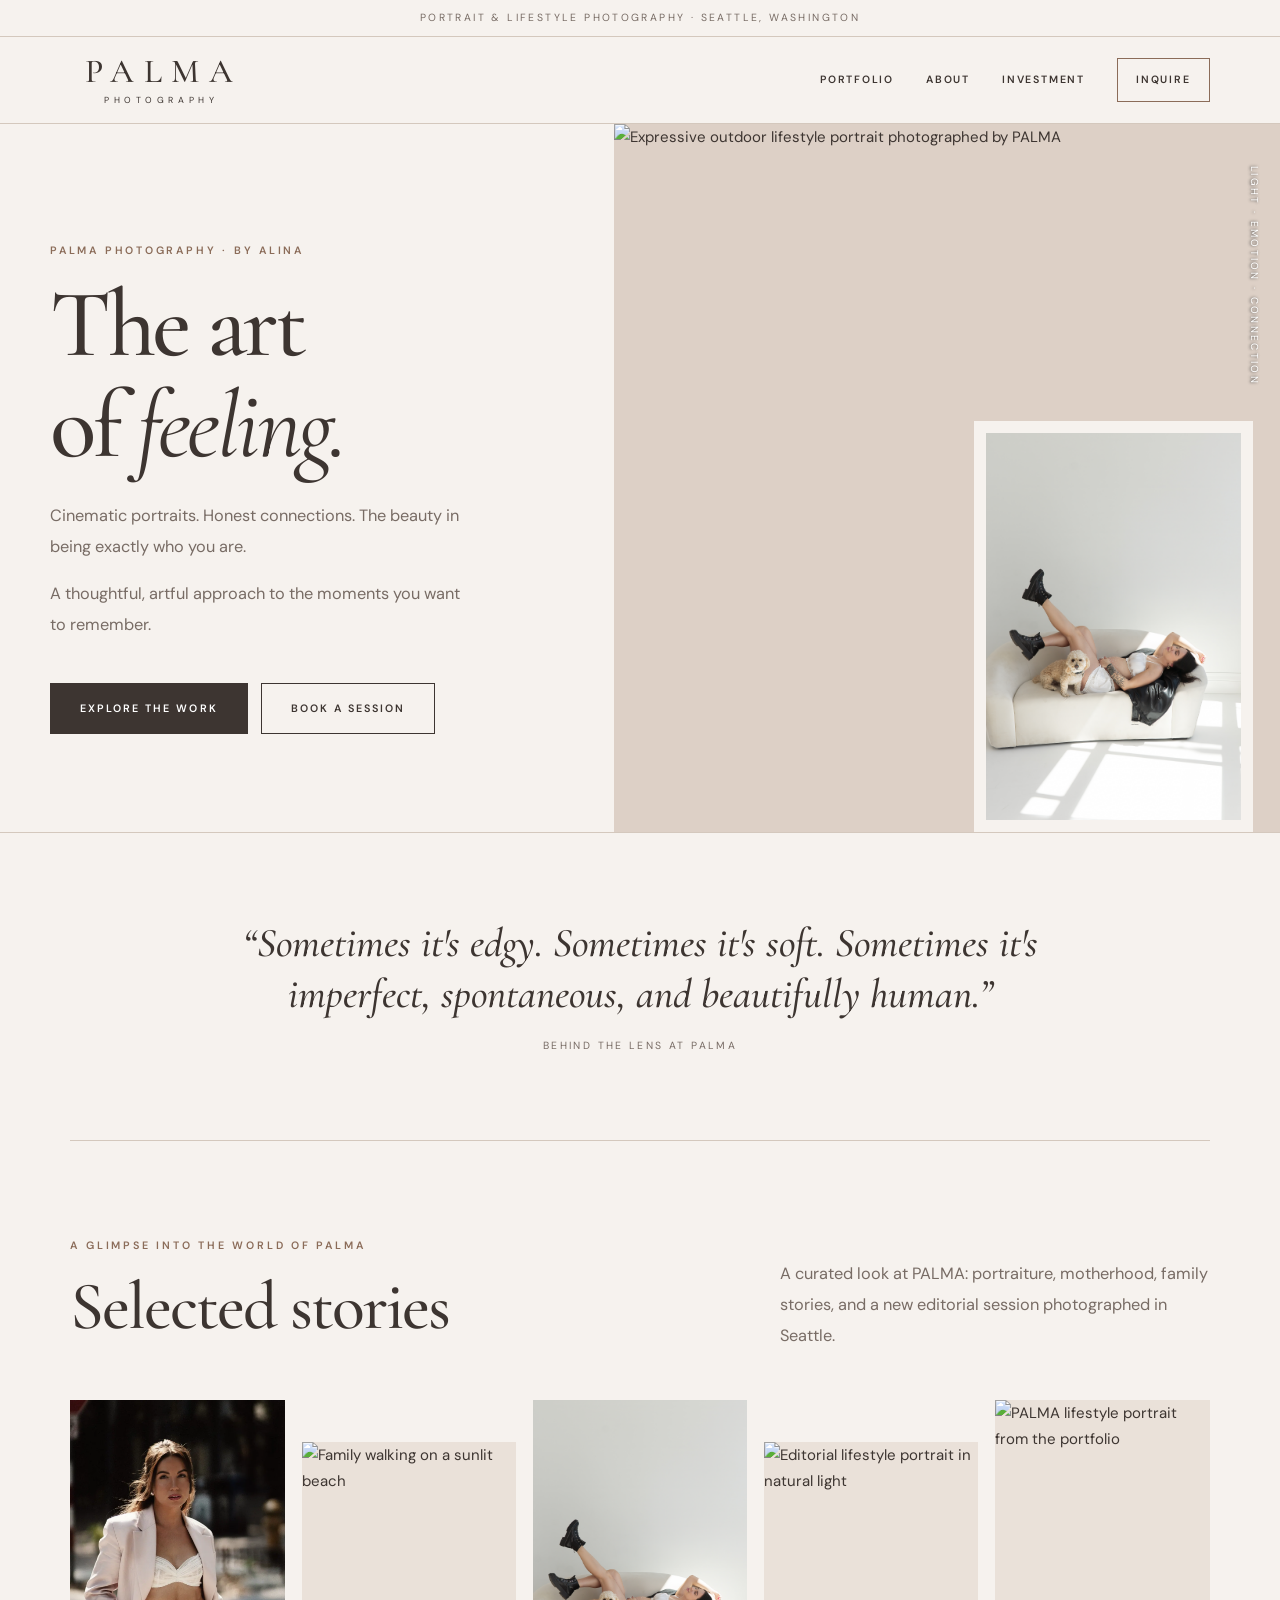
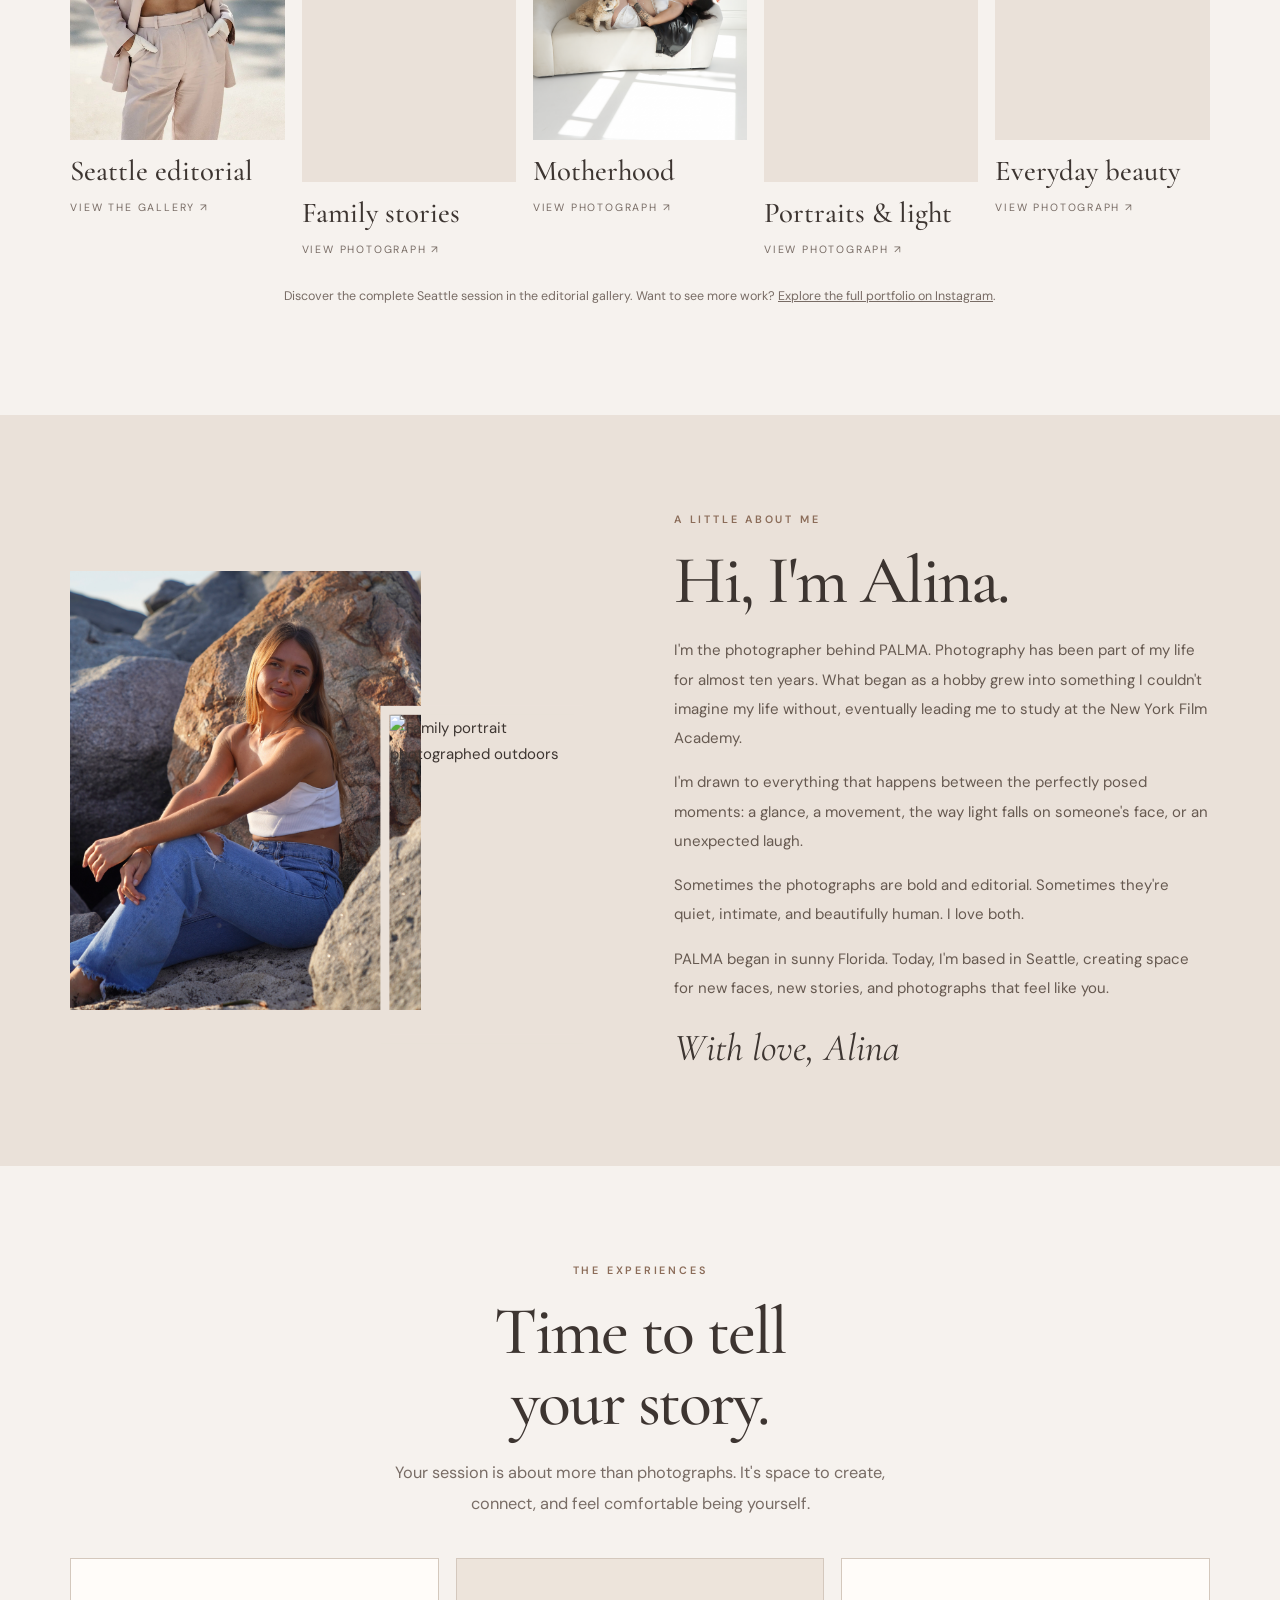
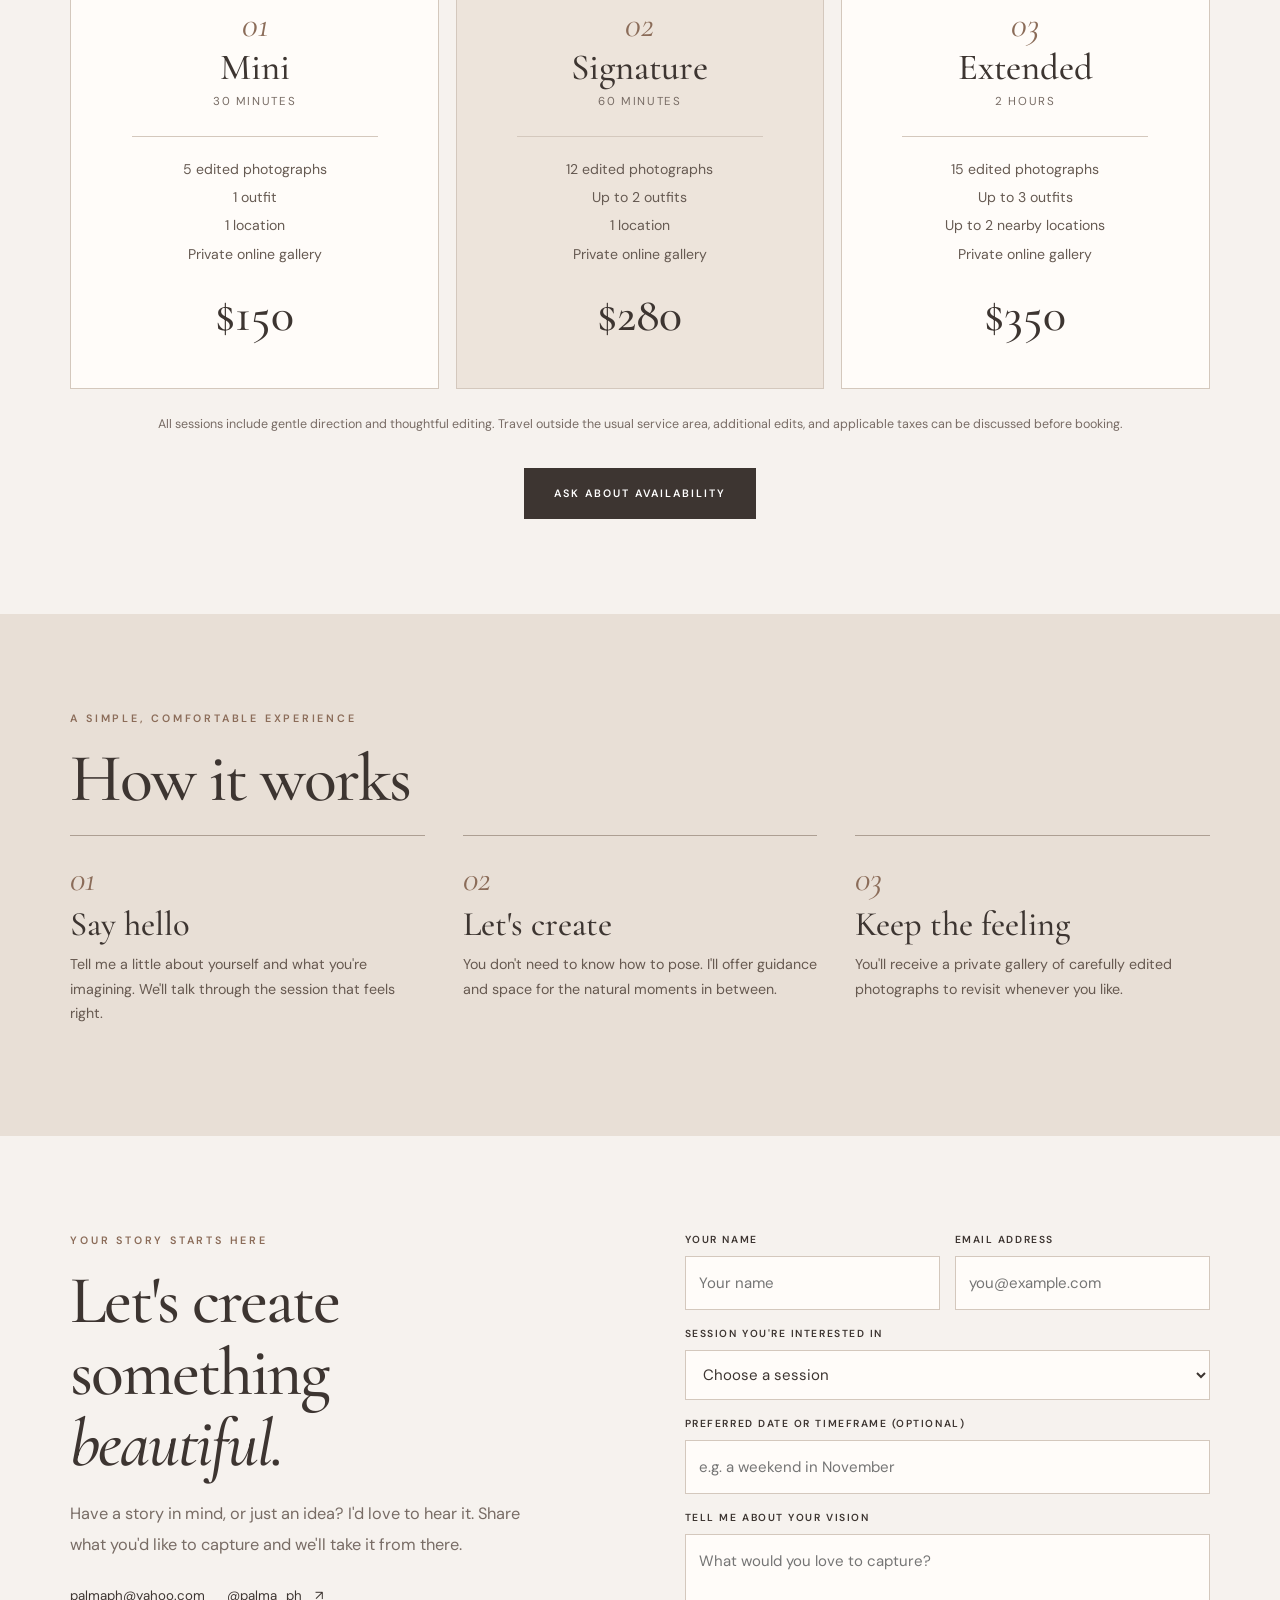
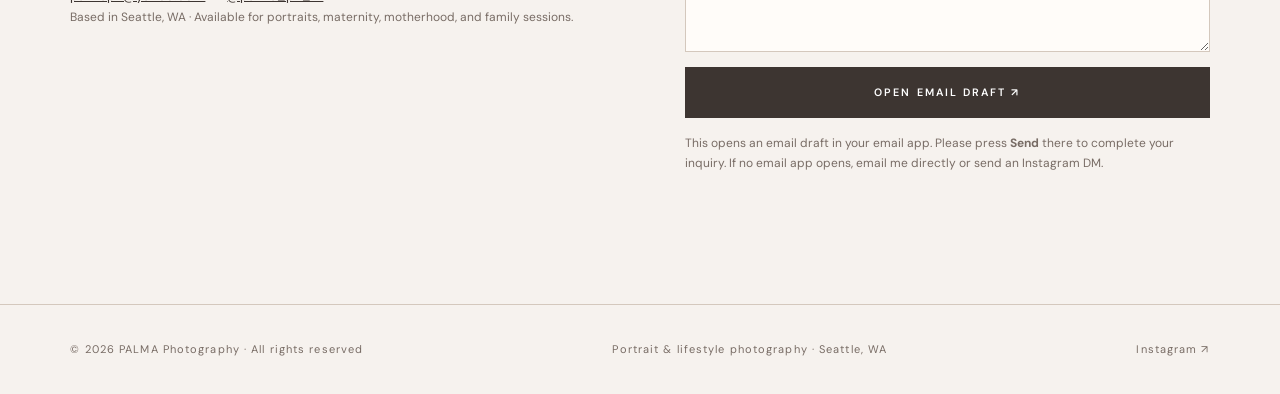
==== index.html @ 228da066 "Update index.html" ====
<!DOCTYPE html>
<!-- PALMA_REPAIR_VERSION_2026-10-25: Seattle card cover embedded; user homepage otherwise preserved -->

<html lang="en">
<head>
<meta charset="utf-8"/>
<meta content="width=device-width, initial-scale=1" name="viewport"/>
<meta content="#f6f2ee" name="theme-color"/>
<title>PALMA Photography | Seattle Portrait &amp; Lifestyle Photographer</title>
<meta content="PALMA Photography creates cinematic portraits, motherhood, and family stories in Seattle, Washington. Explore the portfolio and book a thoughtfully guided session starting at $150." name="description"/>
<link href="https://www.palma.photography/" rel="canonical"/>





<link href="PalmaLogoSeattle.png" rel="icon" type="image/png"/>
<link href="https://fonts.googleapis.com" rel="preconnect"/>
<link crossorigin="" href="https://fonts.gstatic.com" rel="preconnect"/>
<link href="https://fonts.googleapis.com/css2?family=Cormorant+Garamond:wght@400;500;600&amp;family=DM+Sans:wght@400;500;600&amp;display=swap" rel="stylesheet"/>
<style>
    :root{--paper:#f6f2ee;--paper-deep:#eae1d9;--card:#fffcf9;--ink:#3d3531;--muted:#786c65;--line:#d4c8bd;--accent:#8b6c59;--focus:#754834;--serif:'Cormorant Garamond',Georgia,serif;--sans:'DM Sans',Arial,sans-serif}
    *{box-sizing:border-box} html{scroll-behavior:smooth} body{margin:0;background:var(--paper);color:var(--ink);font-family:var(--sans);font-size:15px;line-height:1.75;-webkit-font-smoothing:antialiased}
    img{display:block;width:100%} a{color:inherit} a:hover{color:var(--accent)} button,input,select,textarea{font:inherit} :focus-visible{outline:3px solid var(--focus);outline-offset:3px} ::selection{background:#dac4b2;color:#2b211c}
    .skip{position:absolute;left:-10000px;top:auto;background:#fff;padding:.7rem 1rem;z-index:100}.skip:focus{left:1rem;top:1rem}
    .topline{font-size:.65rem;letter-spacing:.23em;text-transform:uppercase;text-align:center;padding:9px 18px;border-bottom:1px solid var(--line);color:var(--muted)}
    .site-header{max-width:1400px;padding:18px 5.5%;margin:auto;display:flex;align-items:center;gap:32px;justify-content:space-between}
    .brand{text-align:center;text-decoration:none;display:inline-flex;align-items:center;flex-direction:column;line-height:1;min-width:177px}
    .brand-main{font-family:var(--serif);font-size:2.1rem;letter-spacing:.28em;padding-left:.28em;font-weight:500}.brand-sub{font-size:.55rem;letter-spacing:.52em;padding-left:.52em;margin-top:7px;text-transform:uppercase}
    .nav{display:flex;justify-content:center;gap:clamp(16px,2.5vw,38px);align-items:center;flex-wrap:wrap}
    .nav a{text-decoration:none;text-transform:uppercase;letter-spacing:.17em;font-size:.66rem;font-weight:600;white-space:nowrap}
    .nav .nav-cta{border:1px solid var(--accent);padding:12px 18px;transition:background .2s,color .2s}.nav .nav-cta:hover{background:var(--accent);color:white}
    .container{width:min(1180px,89%);margin-inline:auto}.section{padding:95px 0}.eyebrow{text-transform:uppercase;letter-spacing:.26em;color:var(--accent);font-size:.67rem;font-weight:600;margin:0 0 16px}
    h1,h2,h3,p{margin-top:0} h1,h2,h3{font-family:var(--serif);font-weight:500;line-height:1.05} h1{font-size:clamp(4rem,7.5vw,8rem);letter-spacing:-.035em;margin-bottom:24px} h2{font-size:clamp(3.2rem,5.3vw,5.9rem);letter-spacing:-.03em;margin-bottom:20px} h3{font-size:clamp(2.1rem,3vw,3rem)}
    .lead{font-size:1.02rem;line-height:1.9;color:var(--muted);max-width:540px}.btn{display:inline-flex;justify-content:center;align-items:center;min-height:51px;padding:15px 29px;text-decoration:none;text-align:center;text-transform:uppercase;letter-spacing:.19em;font-size:.67rem;font-weight:600;border:1px solid var(--ink);background:var(--ink);color:#fff;transition:background .2s,color .2s,border-color .2s;cursor:pointer}
    .btn:hover{background:var(--accent);border-color:var(--accent);color:#fff}.btn.outline{background:transparent;color:var(--ink)}.btn.outline:hover{background:var(--ink);color:white}.text-link{display:inline-block;text-transform:uppercase;text-decoration:none;letter-spacing:.2em;font-size:.68rem;font-weight:600;border-bottom:1px solid var(--accent);padding-bottom:5px}
    .hero{min-height:710px;border-top:1px solid var(--line);border-bottom:1px solid var(--line);display:grid;grid-template-columns:48% 52%;overflow:hidden}
    .hero-content{padding:clamp(50px,7.5vw,120px) 8% clamp(60px,6vw,110px) max(7%,calc((100vw - 1180px)/2));display:flex;flex-direction:column;justify-content:center;align-items:flex-start}
    .hero h1 em{font-style:italic;font-weight:400}.hero .lead{max-width:420px}.hero-actions{display:flex;flex-wrap:wrap;gap:13px;margin-top:25px}
    .hero-images{position:relative;min-height:670px;background:#ddd0c6}.hero-image-main{position:absolute;inset:0 21% 0 0;object-fit:cover;object-position:center}.hero-image-secondary{position:absolute;width:42%;height:58%;right:4%;bottom:0;object-fit:cover;object-position:center;border:12px solid var(--paper)}
    .vertical-label{position:absolute;right:2.5%;top:6%;writing-mode:vertical-rl;letter-spacing:.23em;font-size:.63rem;text-transform:uppercase;color:#fff;text-shadow:0 1px 3px #333}
    .divider-quote{padding:85px 0;text-align:center;border-bottom:1px solid var(--line)}.divider-quote p{font:italic 500 clamp(1.9rem,3.2vw,3.3rem)/1.25 var(--serif);max-width:860px;margin:0 auto}.divider-quote span{display:block;margin-top:17px;font-size:.65rem;letter-spacing:.23em;text-transform:uppercase;color:var(--muted)}
    .section-heading{display:flex;align-items:end;justify-content:space-between;gap:30px;margin-bottom:38px}.section-heading p:last-child{margin-bottom:10px}.section-heading .lead{max-width:430px}
    .gallery{display:grid;grid-template-columns:repeat(5,minmax(0,1fr));gap:17px}.photo-card{min-width:0}.photo-card:nth-child(even){padding-top:42px}.photo-card a{display:block;text-decoration:none}.photo-card .photo{height:340px;object-fit:cover;transition:transform .35s}.photo-frame{overflow:hidden;background:var(--paper-deep)}.photo-card a:hover .photo{transform:scale(1.025)}.photo-card h3{font:500 1.8rem/1.1 var(--serif);margin:15px 0 6px}.photo-card small{font-size:.66rem;letter-spacing:.17em;text-transform:uppercase;color:var(--muted)}
    .about{background:var(--paper-deep)}.about-grid{display:grid;grid-template-columns:44% 1fr;gap:min(8vw,105px);align-items:center}.about-photos{display:grid;grid-template-columns:70% 30%;align-items:end}.about-photos img:first-child{aspect-ratio:4/5;object-fit:cover}.about-photos img:last-child{aspect-ratio:3/5;object-fit:cover;border:9px solid var(--paper-deep);transform:translate(-20%,10%);width:135%}.about .copy{max-width:550px}.about .copy p:not(.eyebrow){color:#665950;line-height:1.95}.about .signature{font:italic 2.4rem var(--serif);margin-top:22px}
    .offers-intro{max-width:670px;margin:0 auto 38px;text-align:center}.offers-intro .lead{margin:auto}.pricing{display:grid;grid-template-columns:repeat(3,1fr);gap:17px}.package{border:1px solid var(--line);padding:44px clamp(20px,3vw,40px);background:var(--card);display:flex;flex-direction:column;text-align:center;align-items:center;min-height:405px}.package:nth-child(2){background:#ede4db}.package-number{font:italic 2.25rem var(--serif);color:var(--accent)}.package h3{margin:3px 0 4px;font-size:2.3rem}.package .time{font-size:.72rem;letter-spacing:.14em;text-transform:uppercase;color:var(--muted)}.package hr{border:0;border-top:1px solid var(--line);width:85%;margin:24px 0 18px}.package ul{list-style:none;margin:0 auto 18px;padding:0;color:#665a52;font-size:.88rem;line-height:2}.package .price{margin-top:auto;font:500 3rem var(--serif)}.package-note{text-align:center;color:var(--muted);font-size:.78rem;margin-top:25px}
    .process{background:#e8dfd6}.process-grid{display:grid;grid-template-columns:repeat(3,1fr);gap:38px}.process-step{border-top:1px solid #ad9f93;padding-top:21px}.process-step .num{color:var(--accent);font:italic 2.2rem var(--serif)}.process-step h3{font-size:2.15rem;margin:6px 0 10px}.process-step p{color:#665950;font-size:.89rem}
    .contact{display:grid;grid-template-columns:1fr 1fr;gap:clamp(35px,7vw,100px)}.contact .lead{max-width:450px}.contact-links{display:flex;flex-wrap:wrap;column-gap:22px;row-gap:10px;margin-top:23px}.contact-links a{font-size:.83rem}.fine-print{font-size:.75rem;color:var(--muted);line-height:1.7}
    .inquiry-form{display:grid;grid-template-columns:1fr 1fr;gap:15px}.field{display:flex;flex-direction:column;gap:7px}.field.full{grid-column:1/-1}.field label{font-size:.64rem;text-transform:uppercase;letter-spacing:.15em;font-weight:600}.field input,.field select,.field textarea{width:100%;background:#fffcf9;border:1px solid var(--line);border-radius:0;padding:13px;color:var(--ink);outline-offset:3px}.field textarea{min-height:118px;resize:vertical}.inquiry-form .btn{grid-column:1/-1;width:100%}.inquiry-form .fine-print{grid-column:1/-1;margin:0}.form-status{grid-column:1/-1;margin:0;color:var(--accent);font-size:.8rem;min-height:20px}
    footer{border-top:1px solid var(--line);padding:35px max(5.5%,calc((100vw - 1180px)/2));display:flex;justify-content:space-between;align-items:center;gap:20px;flex-wrap:wrap;font-size:.69rem;color:var(--muted);letter-spacing:.1em}footer a{text-decoration:none}
    @media(max-width:1000px){.site-header{flex-direction:column;gap:20px}.hero{min-height:auto}.hero-content{padding-left:9%}.hero-images{min-height:580px}.gallery{grid-template-columns:repeat(3,minmax(0,1fr))}.photo-card .photo{height:385px}.about-grid{gap:50px}}
    @media(max-width:700px){.topline{font-size:.57rem}.site-header{padding:22px 5%}.brand-main{font-size:1.8rem}.nav{gap:13px}.nav a{font-size:.58rem}.nav .nav-cta{padding:9px 12px}.hero{grid-template-columns:1fr}.hero-content{padding:68px 7% 55px}.hero h1{font-size:4.7rem}.hero-images{min-height:480px}.hero-image-main{inset:0 18% 0 0}.hero-image-secondary{width:40%;border-width:7px}.container{width:89%}.section{padding:68px 0}.section-heading{display:block}.gallery{grid-template-columns:repeat(2,minmax(0,1fr));gap:13px}.photo-card .photo{height:320px}.photo-card:nth-child(even){padding-top:26px}.photo-card h3{font-size:1.5rem}.about-grid,.contact{grid-template-columns:1fr}.about-photos{max-width:490px;margin:auto}.pricing{grid-template-columns:1fr}.package{min-height:0}.process-grid{grid-template-columns:1fr;gap:16px}.inquiry-form{grid-template-columns:1fr}.field{grid-column:1/-1}.divider-quote{padding:65px 0} footer{text-align:center;justify-content:center}}
    @media(max-width:400px){.nav{gap:9px}.nav a{font-size:.52rem}.hero h1{font-size:4.1rem}.photo-card .photo{height:245px}.photo-card h3{font-size:1.3rem}}
    @media(prefers-reduced-motion:reduce){html{scroll-behavior:auto}*,*:before,*:after{transition:none!important;animation:none!important}}
  </style>
<script type="application/ld+json">
  {"@context":"https://schema.org","@type":"ProfessionalService","name":"PALMA Photography","url":"https://www.palma.photography/","email":"palmaph@yahoo.com","image":"https://www.palma.photography/DSC00891-Edit.jpg","description":"Editorial portrait, maternity, and family lifestyle photography in Seattle, Washington.","areaServed":{"@type":"City","name":"Seattle"},"priceRange":"$150–$350","sameAs":["https://www.instagram.com/palma_ph_/"]}
  </script>
<meta content="website" property="og:type"/><meta content="PALMA Photography" property="og:site_name"/><meta content="PALMA Photography" property="og:title"/><meta content="Portrait and lifestyle photography in Seattle, Washington. Explore editorial portraits, motherhood and family stories by PALMA Photography." property="og:description"/><meta content="https://www.palma.photography/" property="og:url"/><meta content="https://www.palma.photography/PalmaLogoSeattle.png?v=20261025" property="og:image"/><meta content="https://www.palma.photography/PalmaLogoSeattle.png?v=20261025" property="og:image:secure_url"/><meta content="image/png" property="og:image:type"/><meta content="PALMA Photography official orange logo" property="og:image:alt"/><meta content="en_US" property="og:locale"/><meta content="summary" name="twitter:card"/><meta content="PALMA Photography" name="twitter:title"/><meta content="Portrait and lifestyle photography in Seattle, Washington. Explore editorial portraits, motherhood and family stories by PALMA Photography." name="twitter:description"/><meta content="https://www.palma.photography/PalmaLogoSeattle.png?v=20261025" name="twitter:image"/><meta content="PALMA Photography logo" name="twitter:image:alt"/></head>
<body>
<a class="skip" href="#main">Skip to content</a>
<div class="topline">Portrait &amp; lifestyle photography · Seattle, Washington</div>
<header class="site-header">
<a aria-label="PALMA Photography home" class="brand" href="#top"><span class="brand-main">PALMA</span><span class="brand-sub">Photography</span></a>
<nav aria-label="Main navigation" class="nav"><a href="#portfolio">Portfolio</a><a href="#about">About</a><a href="#investment">Investment</a><a class="nav-cta" href="#contact">Inquire</a></nav>
</header>
<main id="main">
<section aria-labelledby="hero-heading" class="hero" id="top">
<div class="hero-content"><p class="eyebrow">PALMA Photography · by Alina</p><h1 id="hero-heading">The art<br/>of <em>feeling.</em></h1><p class="lead">Cinematic portraits. Honest connections. The beauty in being exactly who you are.</p><p class="lead">A thoughtful, artful approach to the moments you want to remember.</p><div class="hero-actions"><a class="btn" href="#portfolio">Explore the work</a><a class="btn outline" href="#contact">Book a session</a></div></div>
<div aria-label="Selected PALMA photographs" class="hero-images"><img alt="Expressive outdoor lifestyle portrait photographed by PALMA" class="hero-image-main" fetchpriority="high" src="22.49.36.png"/><img alt="Quiet newborn and motherhood portrait" class="hero-image-secondary" fetchpriority="high" src="DSC00817-Edit-2.jpg"/><span class="vertical-label">Light · Emotion · Connection</span></div>
</section>
<div class="divider-quote container"><p>“Sometimes it's edgy. Sometimes it's soft. Sometimes it's imperfect, spontaneous, and beautifully human.”</p><span>Behind the lens at PALMA</span></div>
<section class="section" id="portfolio"><div class="container">
<div class="section-heading"><div><p class="eyebrow">A glimpse into the world of PALMA</p><h2>Selected stories</h2></div><p class="lead">A curated look at PALMA: portraiture, motherhood, family stories, and a new editorial session photographed in Seattle.</p></div>
<div class="gallery">
<article class="photo-card"><a aria-label="Explore the complete Seattle editorial portrait gallery" href="seattle-editorial.html"><div class="photo-frame"><img alt="Sunlit editorial portrait in a pale pink suit on a Seattle street" class="photo" loading="lazy" src="[data-uri]"/></div><h3>Seattle editorial</h3><small>View the gallery ↗</small></a></article>
<article class="photo-card"><a aria-label="View family beach portrait full size" href="DSC00891-Edit.jpg" rel="noopener" target="_blank"><div class="photo-frame"><img alt="Family walking on a sunlit beach" class="photo" loading="lazy" src="DSC00891-Edit.jpg"/></div><h3>Family stories</h3><small>View photograph ↗</small></a></article>
<article class="photo-card"><a aria-label="View mother and baby portrait full size" href="DSC00817-Edit-2.jpg" rel="noopener" target="_blank"><div class="photo-frame"><img alt="Mother sharing a tender moment with a baby" class="photo" loading="lazy" src="DSC00817-Edit-2.jpg"/></div><h3>Motherhood</h3><small>View photograph ↗</small></a></article>
<article class="photo-card"><a aria-label="View editorial lifestyle portrait full size" href="22.49.36.png" rel="noopener" target="_blank"><div class="photo-frame"><img alt="Editorial lifestyle portrait in natural light" class="photo" loading="lazy" src="22.49.36.png"/></div><h3>Portraits &amp; light</h3><small>View photograph ↗</small></a></article>
<article class="photo-card"><a aria-label="View personal lifestyle portrait full size" href="Screenshot%202025-10-28%20at%2023.36.51.png" rel="noopener" target="_blank"><div class="photo-frame"><img alt="PALMA lifestyle portrait from the portfolio" class="photo" loading="lazy" src="Screenshot%202025-10-28%20at%2023.36.51.png"/></div><h3>Everyday beauty</h3><small>View photograph ↗</small></a></article>
</div><p class="package-note">Discover the complete Seattle session in the editorial gallery. Want to see more work? <a href="https://www.instagram.com/palma_ph_/" rel="noopener" target="_blank">Explore the full portfolio on Instagram</a>.</p>
</div></section>
<section class="section about" id="about"><div class="container about-grid"><div class="about-photos"><img alt="Tender mother and child photograph" loading="lazy" src="about.jpg"/><img alt="Family portrait photographed outdoors" loading="lazy" src="DSC00891-Edit.jpg"/></div>
<div class="copy"><p class="eyebrow">A little about me</p><h2>Hi, I'm Alina.</h2><p>I'm the photographer behind PALMA. Photography has been part of my life for almost ten years. What began as a hobby grew into something I couldn't imagine my life without, eventually leading me to study at the New York Film Academy.</p><p>I'm drawn to everything that happens between the perfectly posed moments: a glance, a movement, the way light falls on someone's face, or an unexpected laugh.</p><p>Sometimes the photographs are bold and editorial. Sometimes they're quiet, intimate, and beautifully human. I love both.</p><p>PALMA began in sunny Florida. Today, I'm based in Seattle, creating space for new faces, new stories, and photographs that feel like you.</p><div class="signature">With love, Alina</div></div>
</div></section>
<section class="section" id="investment"><div class="container">
<div class="offers-intro"><p class="eyebrow">The experiences</p><h2>Time to tell<br/>your story.</h2><p class="lead">Your session is about more than photographs. It's space to create, connect, and feel comfortable being yourself.</p></div>
<div class="pricing">
<article class="package"><span class="package-number">01</span><h3>Mini</h3><span class="time">30 minutes</span><hr/><ul><li>5 edited photographs</li><li>1 outfit</li><li>1 location</li><li>Private online gallery</li></ul><strong class="price">$150</strong></article>
<article class="package"><span class="package-number">02</span><h3>Signature</h3><span class="time">60 minutes</span><hr/><ul><li>12 edited photographs</li><li>Up to 2 outfits</li><li>1 location</li><li>Private online gallery</li></ul><strong class="price">$280</strong></article>
<article class="package"><span class="package-number">03</span><h3>Extended</h3><span class="time">2 hours</span><hr/><ul><li>15 edited photographs</li><li>Up to 3 outfits</li><li>Up to 2 nearby locations</li><li>Private online gallery</li></ul><strong class="price">$350</strong></article>
</div><p class="package-note">All sessions include gentle direction and thoughtful editing. Travel outside the usual service area, additional edits, and applicable taxes can be discussed before booking.</p><p style="text-align:center;margin:32px 0 0"><a class="btn" href="#contact">Ask about availability</a></p>
</div></section>
<section class="section process"><div class="container"><p class="eyebrow">A simple, comfortable experience</p><h2>How it works</h2><div class="process-grid"><div class="process-step"><span class="num">01</span><h3>Say hello</h3><p>Tell me a little about yourself and what you're imagining. We'll talk through the session that feels right.</p></div><div class="process-step"><span class="num">02</span><h3>Let's create</h3><p>You don't need to know how to pose. I'll offer guidance and space for the natural moments in between.</p></div><div class="process-step"><span class="num">03</span><h3>Keep the feeling</h3><p>You'll receive a private gallery of carefully edited photographs to revisit whenever you like.</p></div></div></div></section>
<section class="section" id="contact"><div class="container contact"><div><p class="eyebrow">Your story starts here</p><h2>Let's create<br/>something<br/><em>beautiful.</em></h2><p class="lead">Have a story in mind, or just an idea? I'd love to hear it. Share what you'd like to capture and we'll take it from there.</p><div class="contact-links"><a href="mailto:palmaph@yahoo.com">palmaph@yahoo.com</a><a href="https://www.instagram.com/palma_ph_/" rel="noopener" target="_blank">@palma_ph_ ↗</a></div><p class="fine-print">Based in Seattle, WA · Available for portraits, maternity, motherhood, and family sessions.</p></div>
<form action="mailto:palmaph@yahoo.com" class="inquiry-form" enctype="text/plain" id="inquiry-form" method="post">
<div class="field"><label for="client-name">Your name</label><input autocomplete="name" id="client-name" name="name" placeholder="Your name" required=""/></div>
<div class="field"><label for="client-email">Email address</label><input autocomplete="email" id="client-email" name="email" placeholder="you@example.com" required="" type="email"/></div>
<div class="field full"><label for="session">Session you're interested in</label><select id="session" name="session" required=""><option disabled="" selected="" value="">Choose a session</option><option>Mini — 30 minutes ($150)</option><option>Signature — 1 hour ($280)</option><option>Extended — 2 hours ($350)</option><option>Not sure yet</option></select></div>
<div class="field full"><label for="date">Preferred date or timeframe (optional)</label><input id="date" name="date" placeholder="e.g. a weekend in November"/></div>
<div class="field full"><label for="message">Tell me about your vision</label><textarea id="message" name="message" placeholder="What would you love to capture?" required=""></textarea></div>
<button class="btn" type="submit">Open email draft ↗</button><p class="fine-print">This opens an email draft in your email app. Please press <strong>Send</strong> there to complete your inquiry. If no email app opens, email me directly or send an Instagram DM.</p><p aria-live="polite" class="form-status" id="form-status"></p>
</form>
</div></section>
</main>
<footer><span>© 2026 PALMA Photography · All rights reserved</span><span>Portrait &amp; lifestyle photography · Seattle, WA</span><a href="https://www.instagram.com/palma_ph_/" rel="noopener" target="_blank">Instagram ↗</a></footer>
<script>
    // No backend is configured for this static GitHub Pages site. This form only prepares an email draft.
    // If you later choose a form provider, replace this handler with a verified submission integration.
    const form = document.getElementById('inquiry-form');
    form.addEventListener('submit', function(event) {
      event.preventDefault();
      if (!form.reportValidity()) return;
      const read = id => document.getElementById(id).value.trim();
      const name = read('client-name');
      const fields = [
        'Name: ' + name,
        'Email: ' + read('client-email'),
        'Session: ' + read('session'),
        'Preferred date: ' + (read('date') || 'Flexible / not specified'),
        '', 'My vision:', read('message')
      ];
      const subject = 'PALMA photography inquiry — ' + name;
      document.getElementById('form-status').textContent = 'An email draft should open now. Please send it from your email app; the inquiry has not been sent yet.';
      window.location.href = 'mailto:palmaph@yahoo.com?subject=' + encodeURIComponent(subject) + '&body=' + encodeURIComponent(fields.join('\n'));
    });
  </script>
</body>
</html>
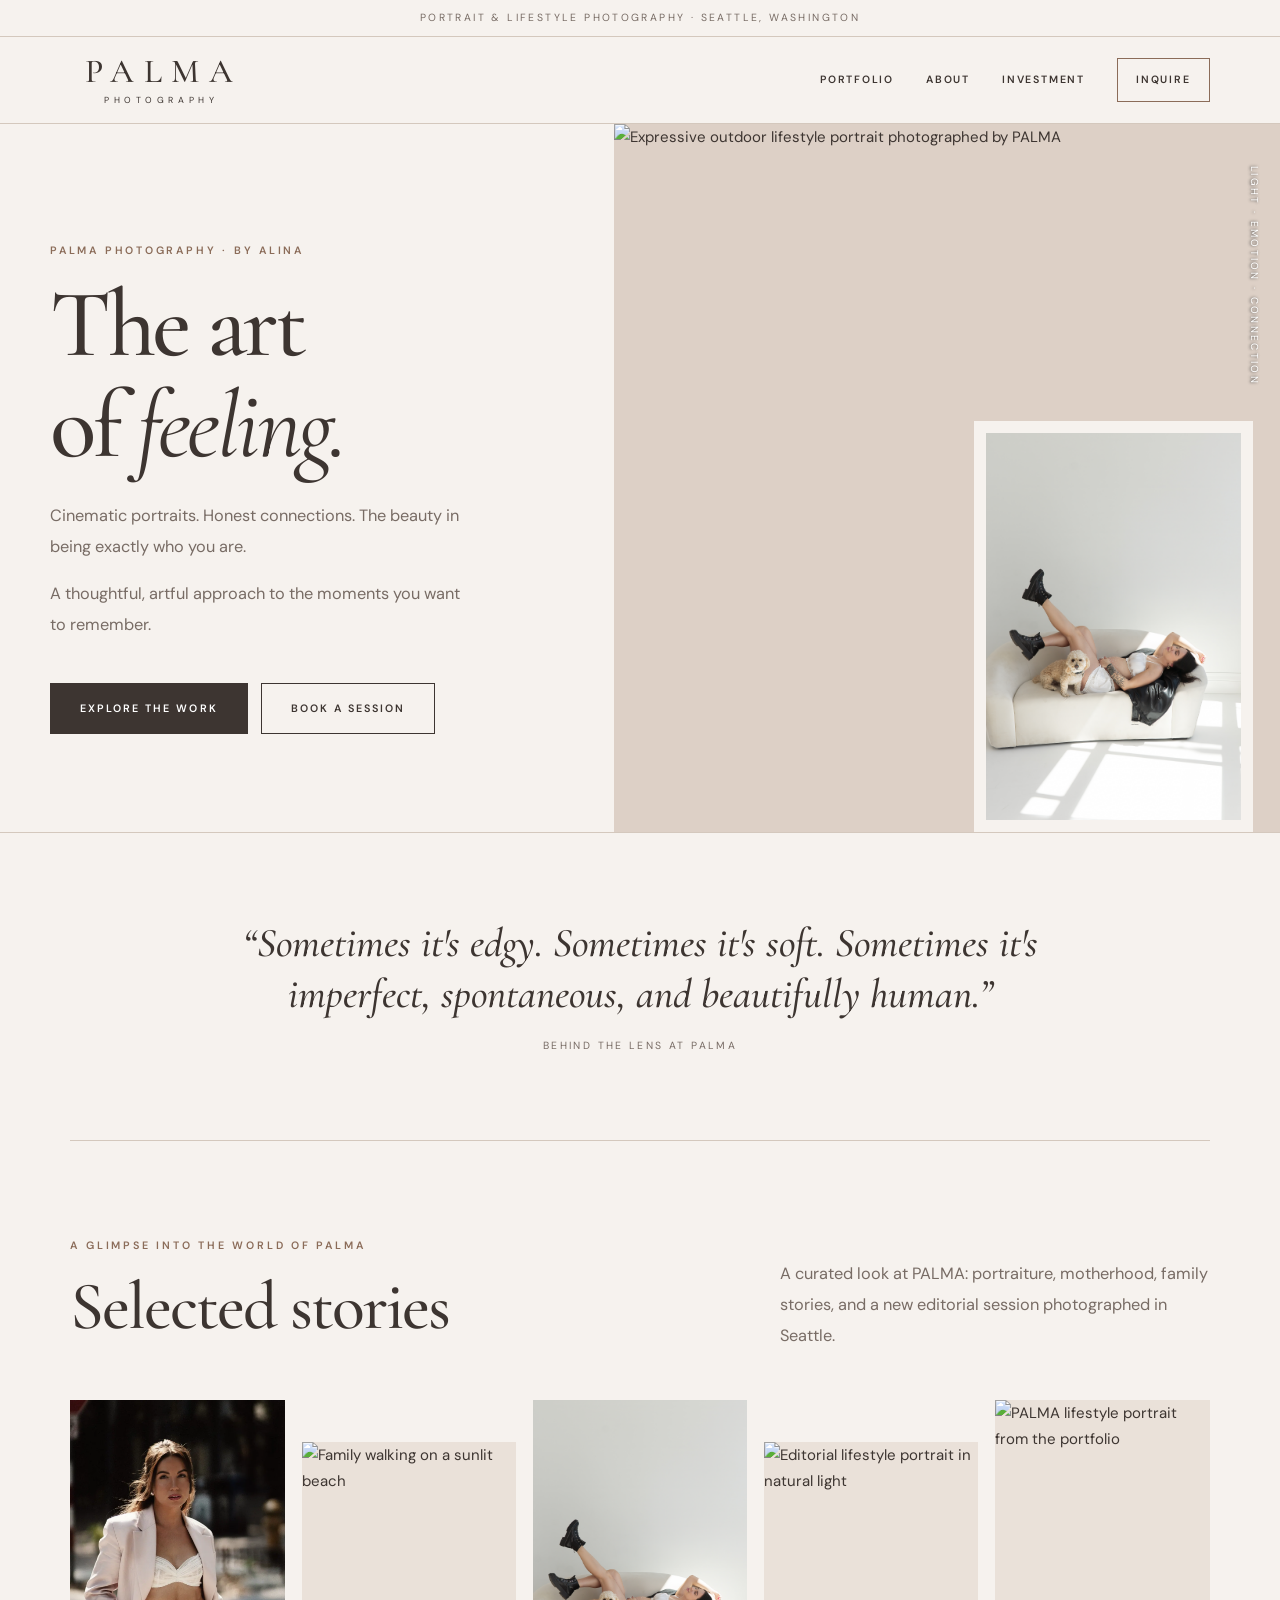
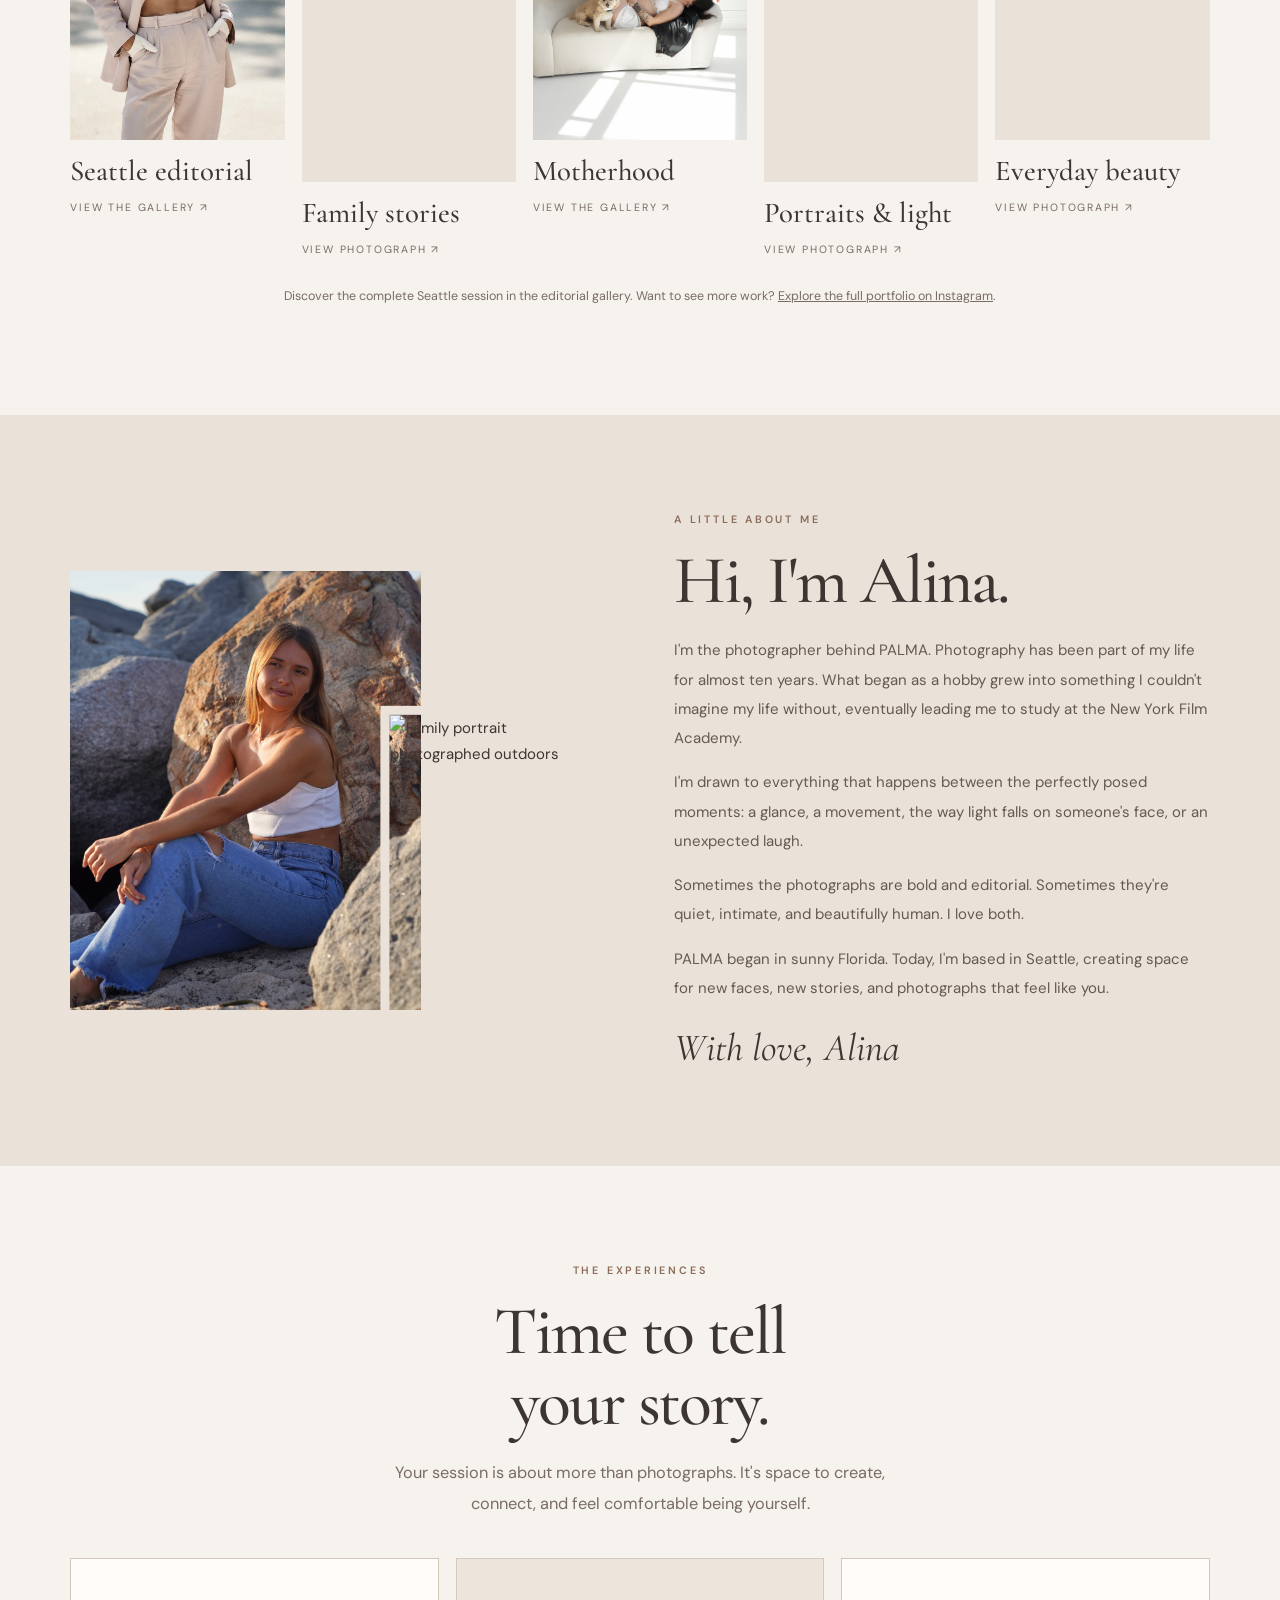
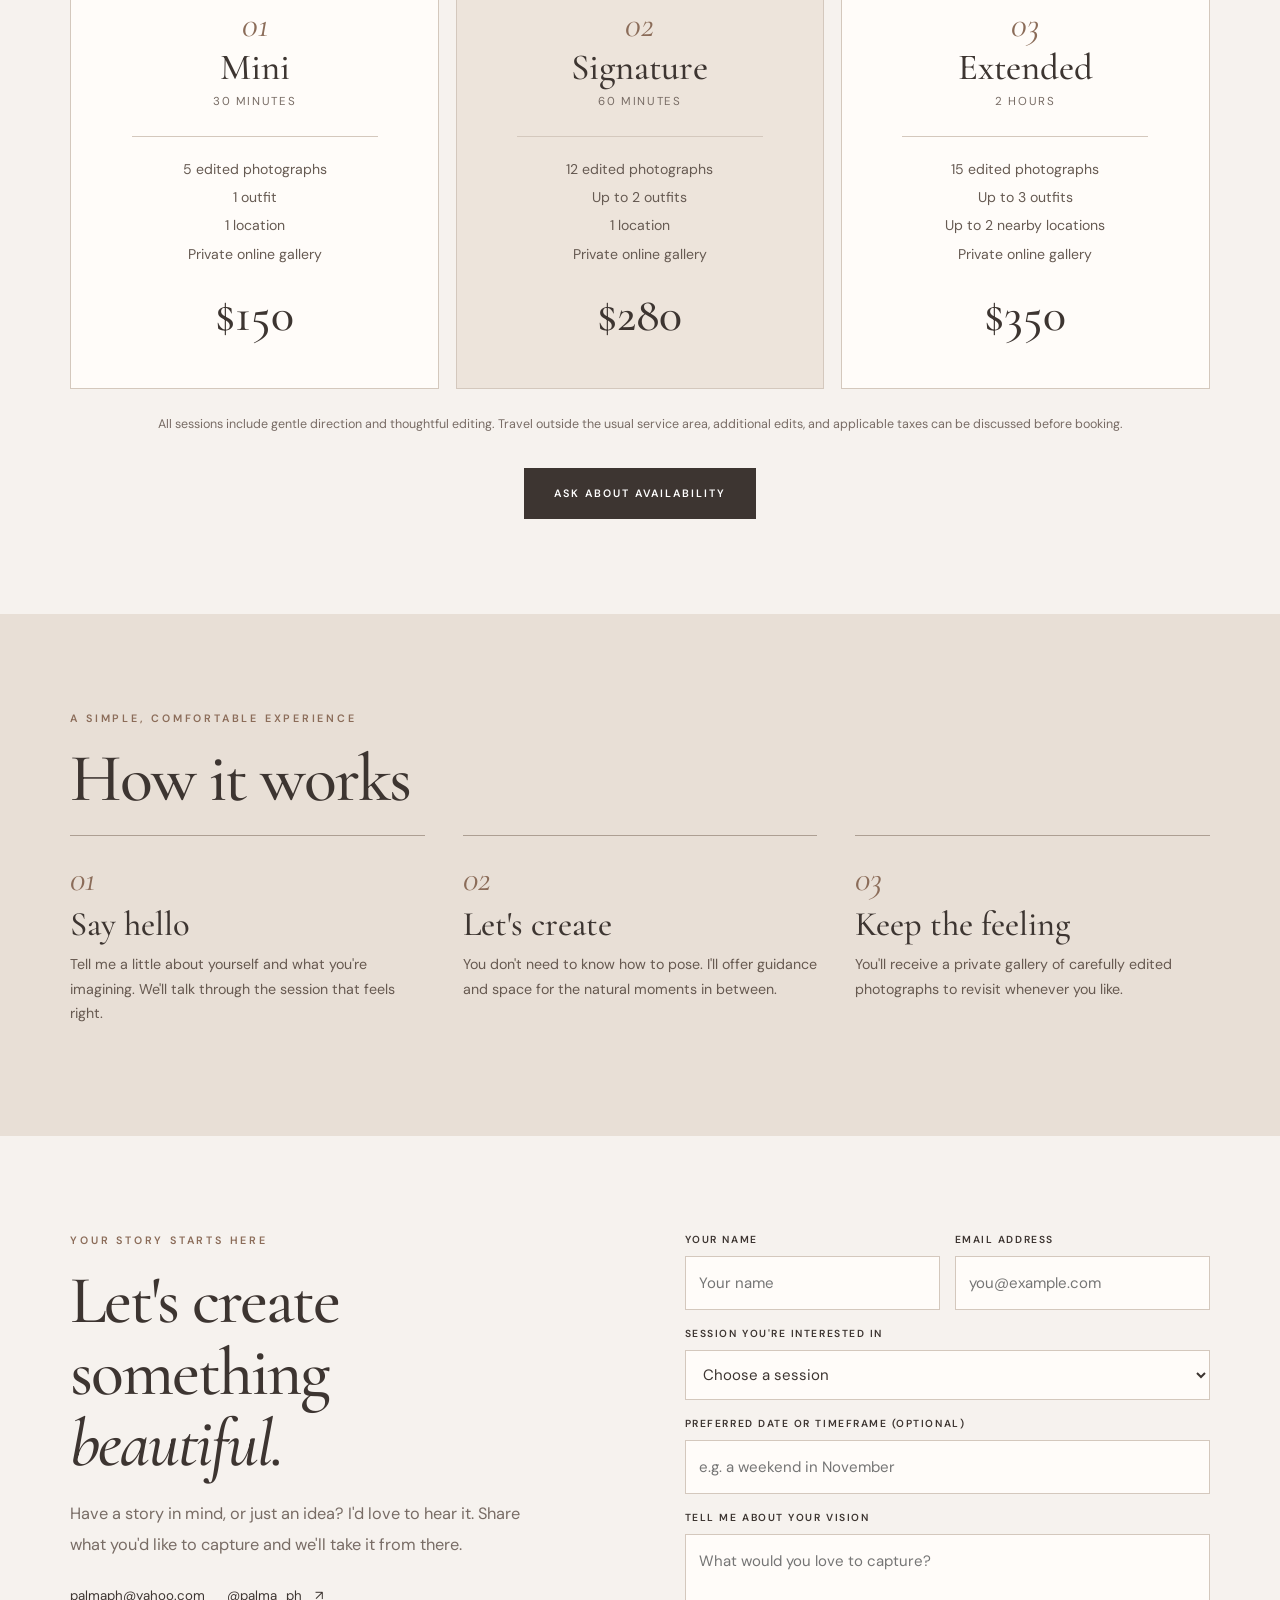
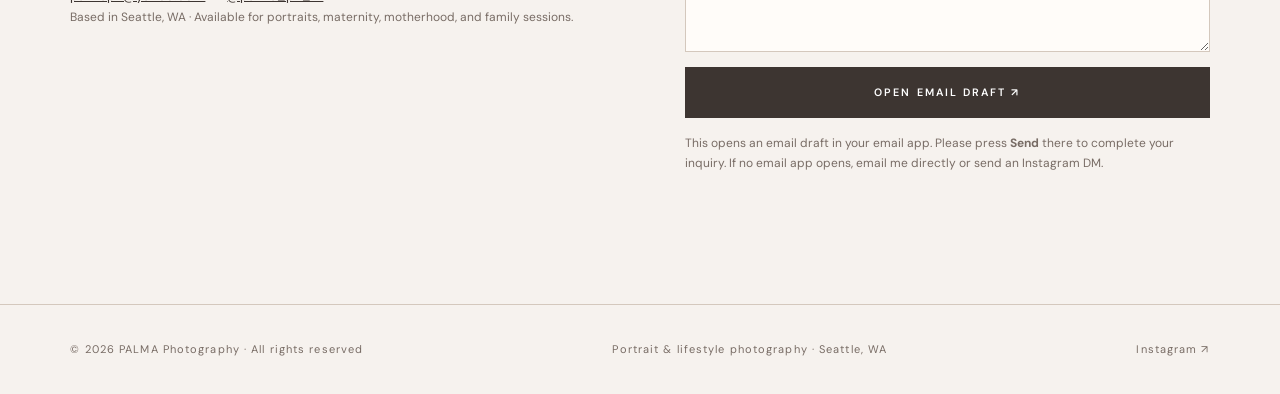
==== commit 2d05c8e2: "Update index.html" ====
--- a/index.html
+++ b/index.html
@@ -75,7 +75,26 @@
 <div class="gallery">
 <article class="photo-card"><a aria-label="Explore the complete Seattle editorial portrait gallery" href="seattle-editorial.html"><div class="photo-frame"><img alt="Sunlit editorial portrait in a pale pink suit on a Seattle street" class="photo" loading="lazy" src="[data-uri]"/></div><h3>Seattle editorial</h3><small>View the gallery ↗</small></a></article>
 <article class="photo-card"><a aria-label="View family beach portrait full size" href="DSC00891-Edit.jpg" rel="noopener" target="_blank"><div class="photo-frame"><img alt="Family walking on a sunlit beach" class="photo" loading="lazy" src="DSC00891-Edit.jpg"/></div><h3>Family stories</h3><small>View photograph ↗</small></a></article>
-<article class="photo-card"><a aria-label="View mother and baby portrait full size" href="DSC00817-Edit-2.jpg" rel="noopener" target="_blank"><div class="photo-frame"><img alt="Mother sharing a tender moment with a baby" class="photo" loading="lazy" src="DSC00817-Edit-2.jpg"/></div><h3>Motherhood</h3><small>View photograph ↗</small></a></article>
+
+<article class="photo-card">
+  <a
+    href="motherhood.html"
+    aria-label="Explore the Motherhood photography gallery"
+  >
+    <div class="photo-frame">
+      <img
+        class="photo"
+        src="DSC00817-Edit-2.jpg"
+        alt="Creative maternity portrait by PALMA Photography"
+        loading="lazy"
+      >
+    </div>
+
+    <h3>Motherhood</h3>
+    <small>View the gallery ↗</small>
+  </a>
+</article>
+
 <article class="photo-card"><a aria-label="View editorial lifestyle portrait full size" href="22.49.36.png" rel="noopener" target="_blank"><div class="photo-frame"><img alt="Editorial lifestyle portrait in natural light" class="photo" loading="lazy" src="22.49.36.png"/></div><h3>Portraits &amp; light</h3><small>View photograph ↗</small></a></article>
 <article class="photo-card"><a aria-label="View personal lifestyle portrait full size" href="Screenshot%202025-10-28%20at%2023.36.51.png" rel="noopener" target="_blank"><div class="photo-frame"><img alt="PALMA lifestyle portrait from the portfolio" class="photo" loading="lazy" src="Screenshot%202025-10-28%20at%2023.36.51.png"/></div><h3>Everyday beauty</h3><small>View photograph ↗</small></a></article>
 </div><p class="package-note">Discover the complete Seattle session in the editorial gallery. Want to see more work? <a href="https://www.instagram.com/palma_ph_/" rel="noopener" target="_blank">Explore the full portfolio on Instagram</a>.</p>
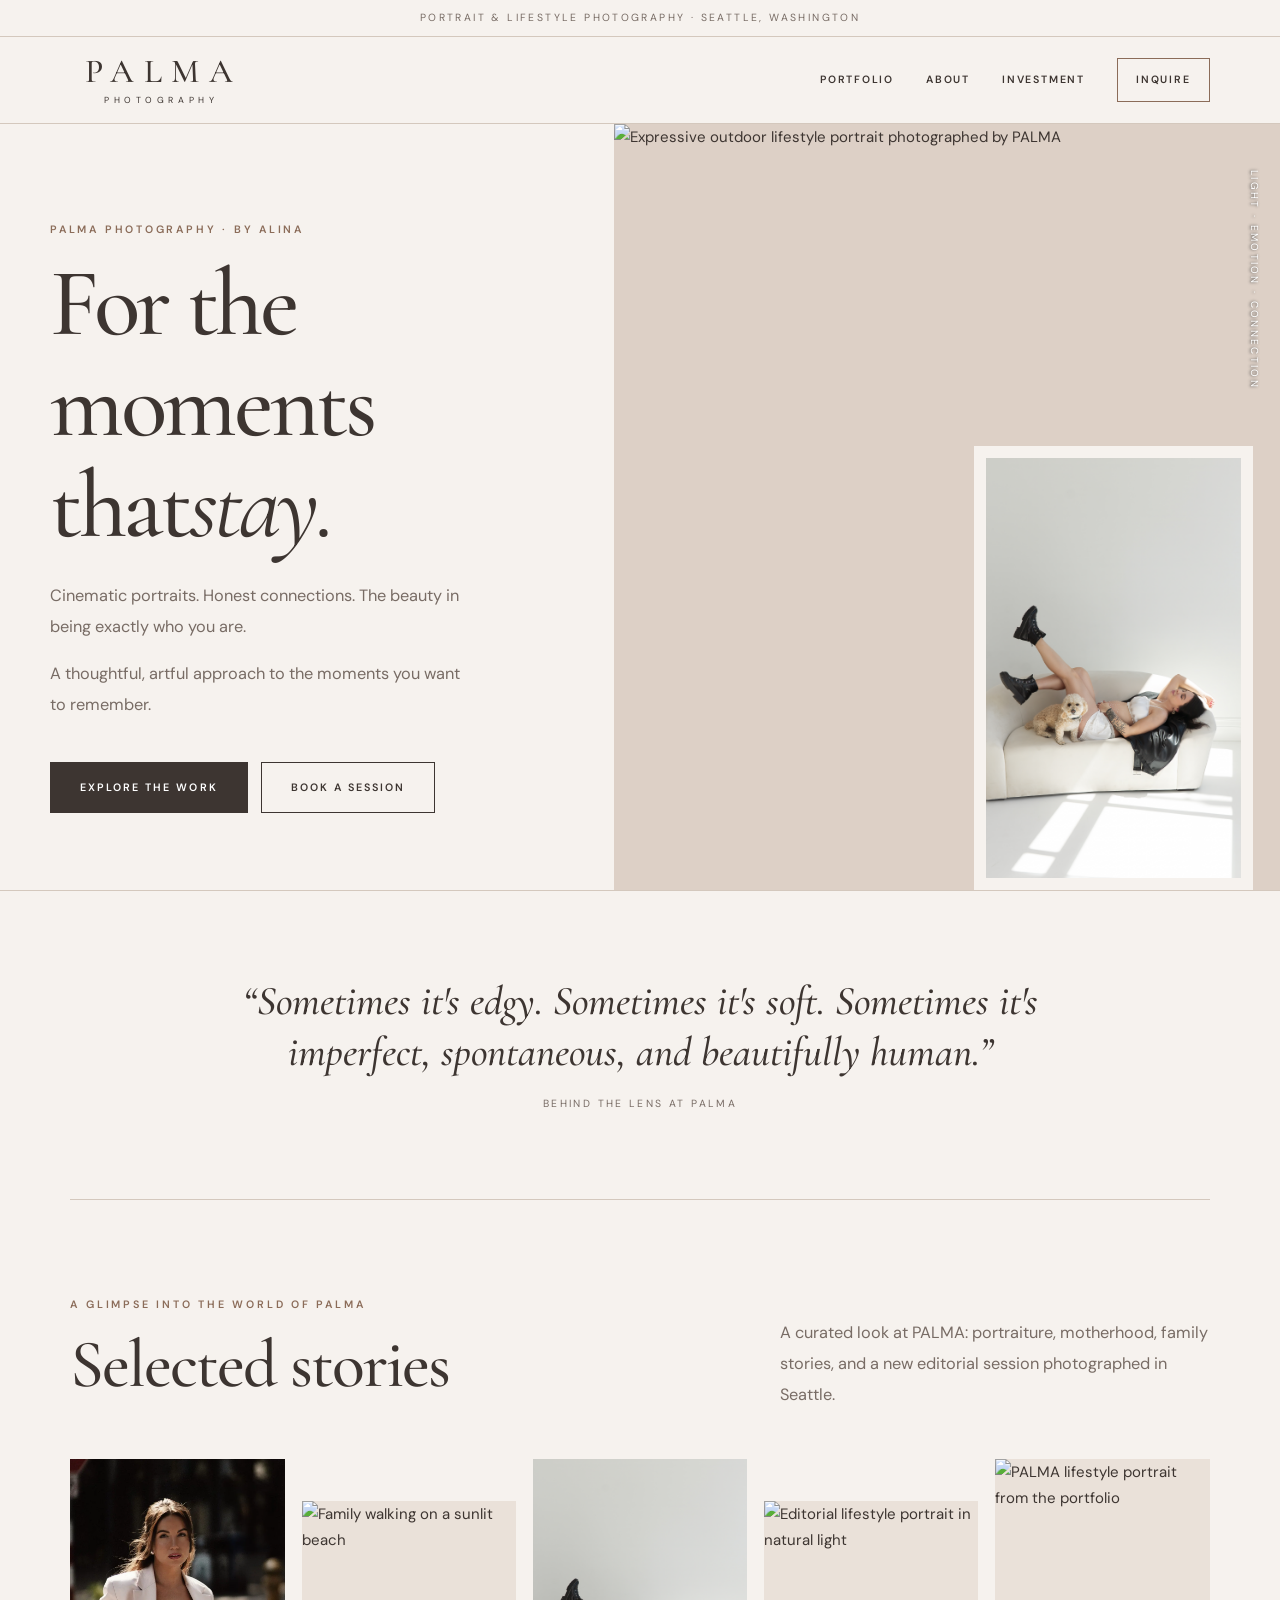
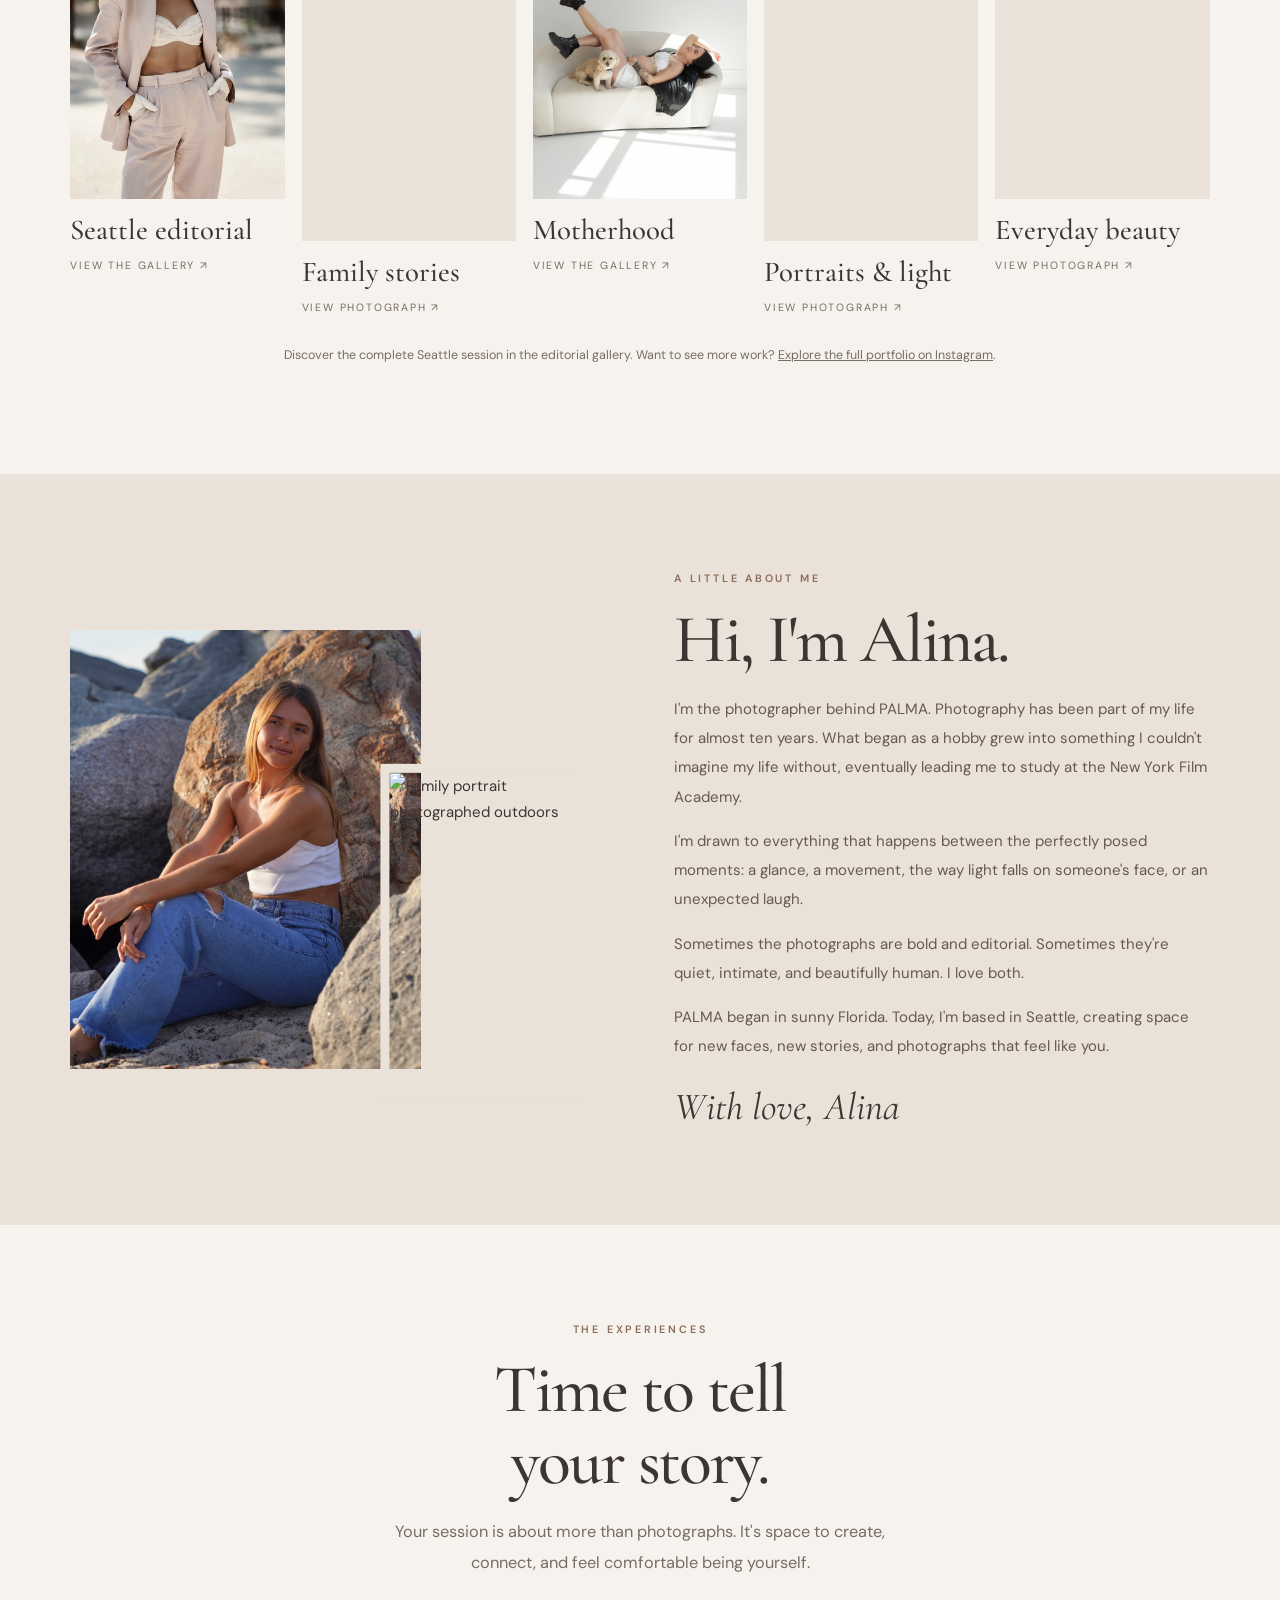
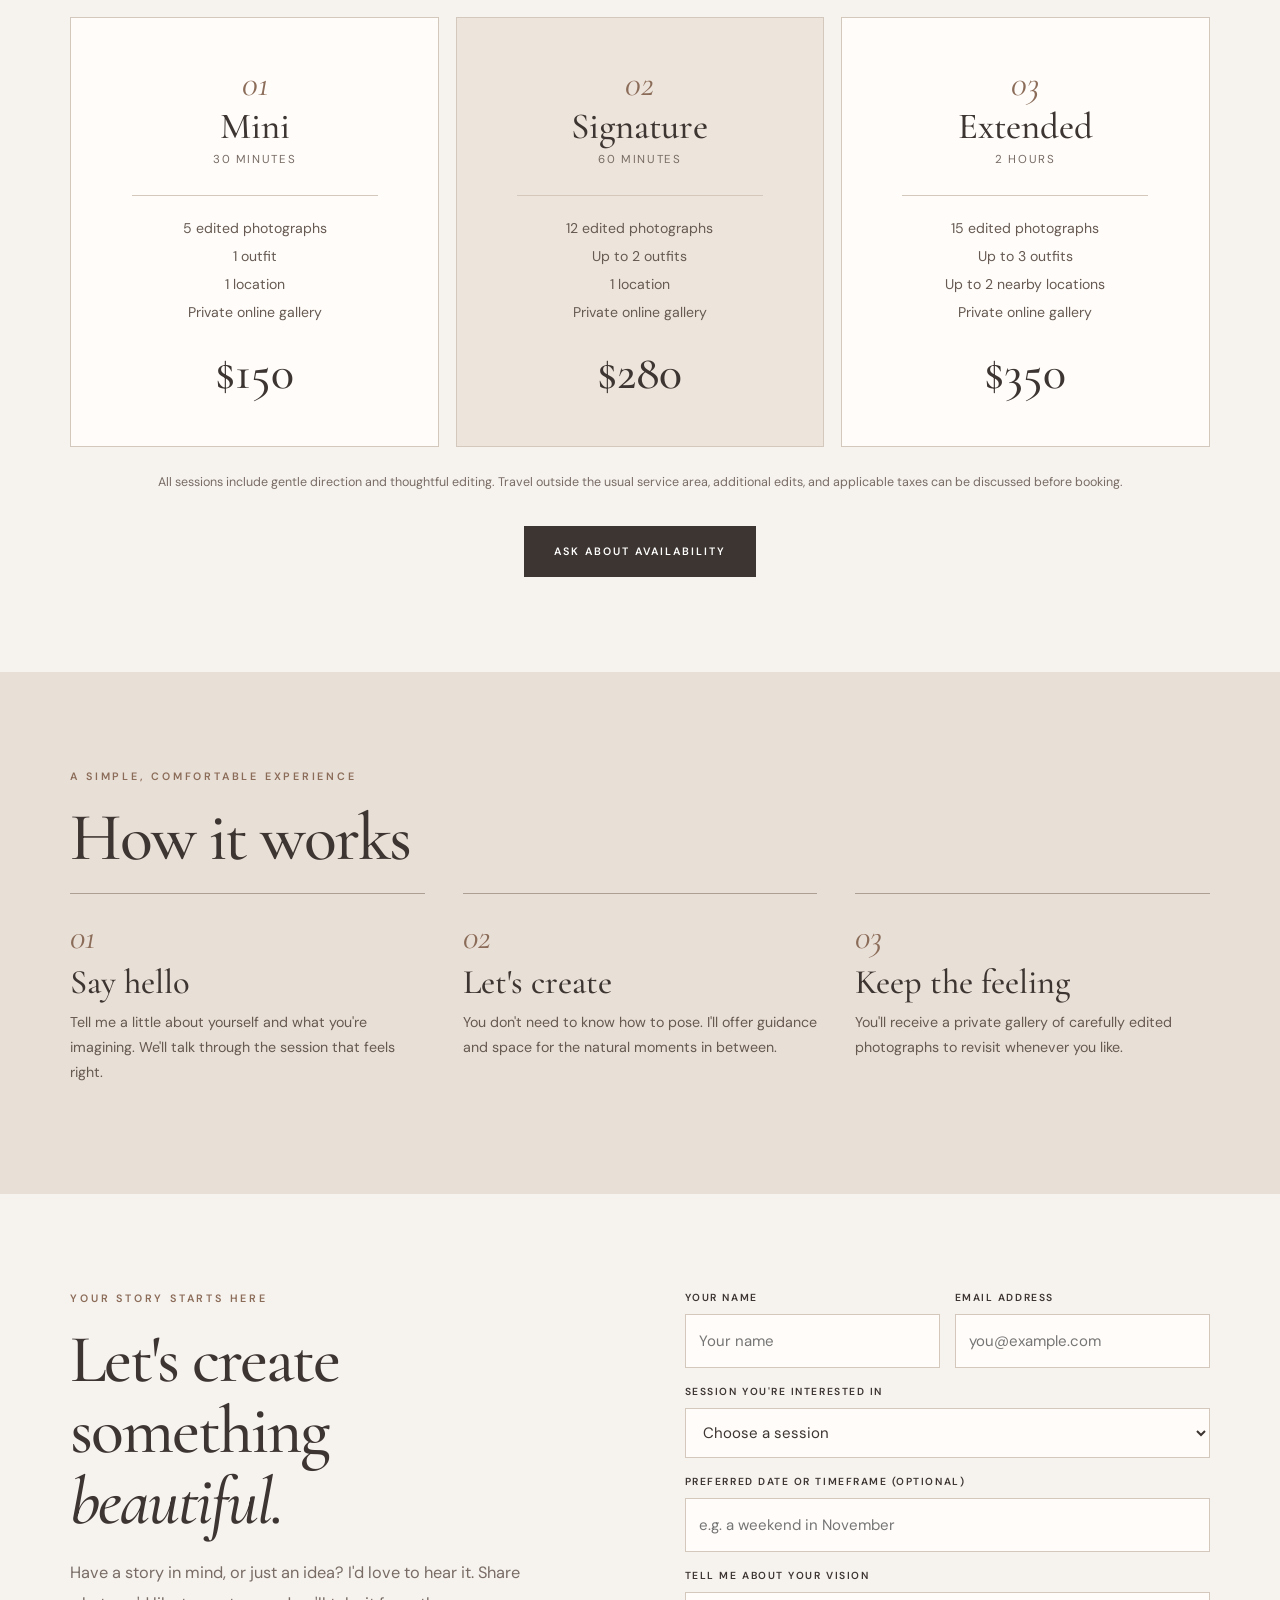
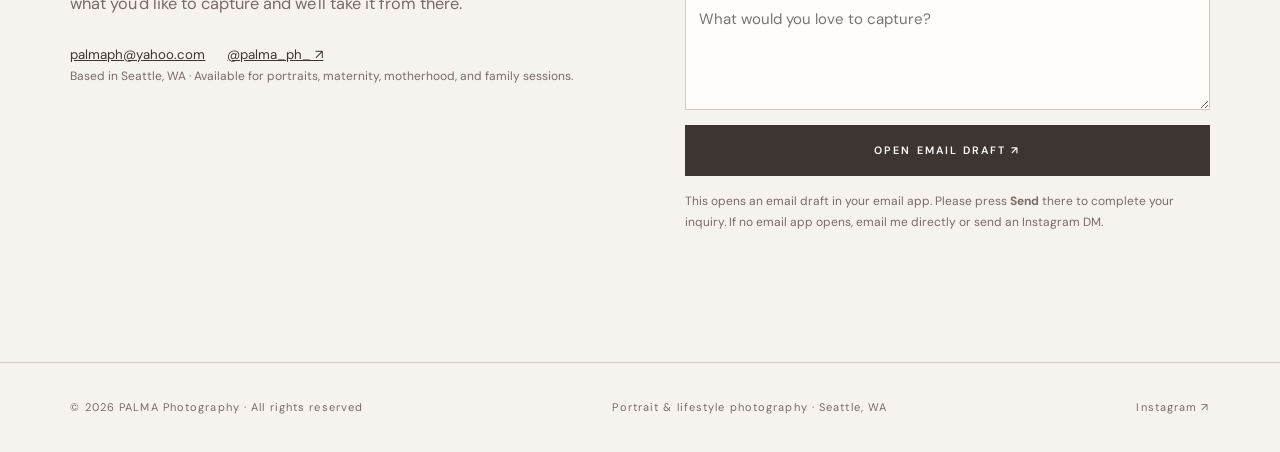
==== commit 1098fe2e: "Update index.html" ====
--- a/index.html
+++ b/index.html
@@ -66,7 +66,7 @@
 </header>
 <main id="main">
 <section aria-labelledby="hero-heading" class="hero" id="top">
-<div class="hero-content"><p class="eyebrow">PALMA Photography · by Alina</p><h1 id="hero-heading">The art<br/>of <em>feeling.</em></h1><p class="lead">Cinematic portraits. Honest connections. The beauty in being exactly who you are.</p><p class="lead">A thoughtful, artful approach to the moments you want to remember.</p><div class="hero-actions"><a class="btn" href="#portfolio">Explore the work</a><a class="btn outline" href="#contact">Book a session</a></div></div>
+<div class="hero-content"><p class="eyebrow">PALMA Photography · by Alina</p><h1 id="hero-heading">For the moments<br/>that<em>stay.</em></h1><p class="lead">Cinematic portraits. Honest connections. The beauty in being exactly who you are.</p><p class="lead">A thoughtful, artful approach to the moments you want to remember.</p><div class="hero-actions"><a class="btn" href="#portfolio">Explore the work</a><a class="btn outline" href="#contact">Book a session</a></div></div>
 <div aria-label="Selected PALMA photographs" class="hero-images"><img alt="Expressive outdoor lifestyle portrait photographed by PALMA" class="hero-image-main" fetchpriority="high" src="22.49.36.png"/><img alt="Quiet newborn and motherhood portrait" class="hero-image-secondary" fetchpriority="high" src="DSC00817-Edit-2.jpg"/><span class="vertical-label">Light · Emotion · Connection</span></div>
 </section>
 <div class="divider-quote container"><p>“Sometimes it's edgy. Sometimes it's soft. Sometimes it's imperfect, spontaneous, and beautifully human.”</p><span>Behind the lens at PALMA</span></div>
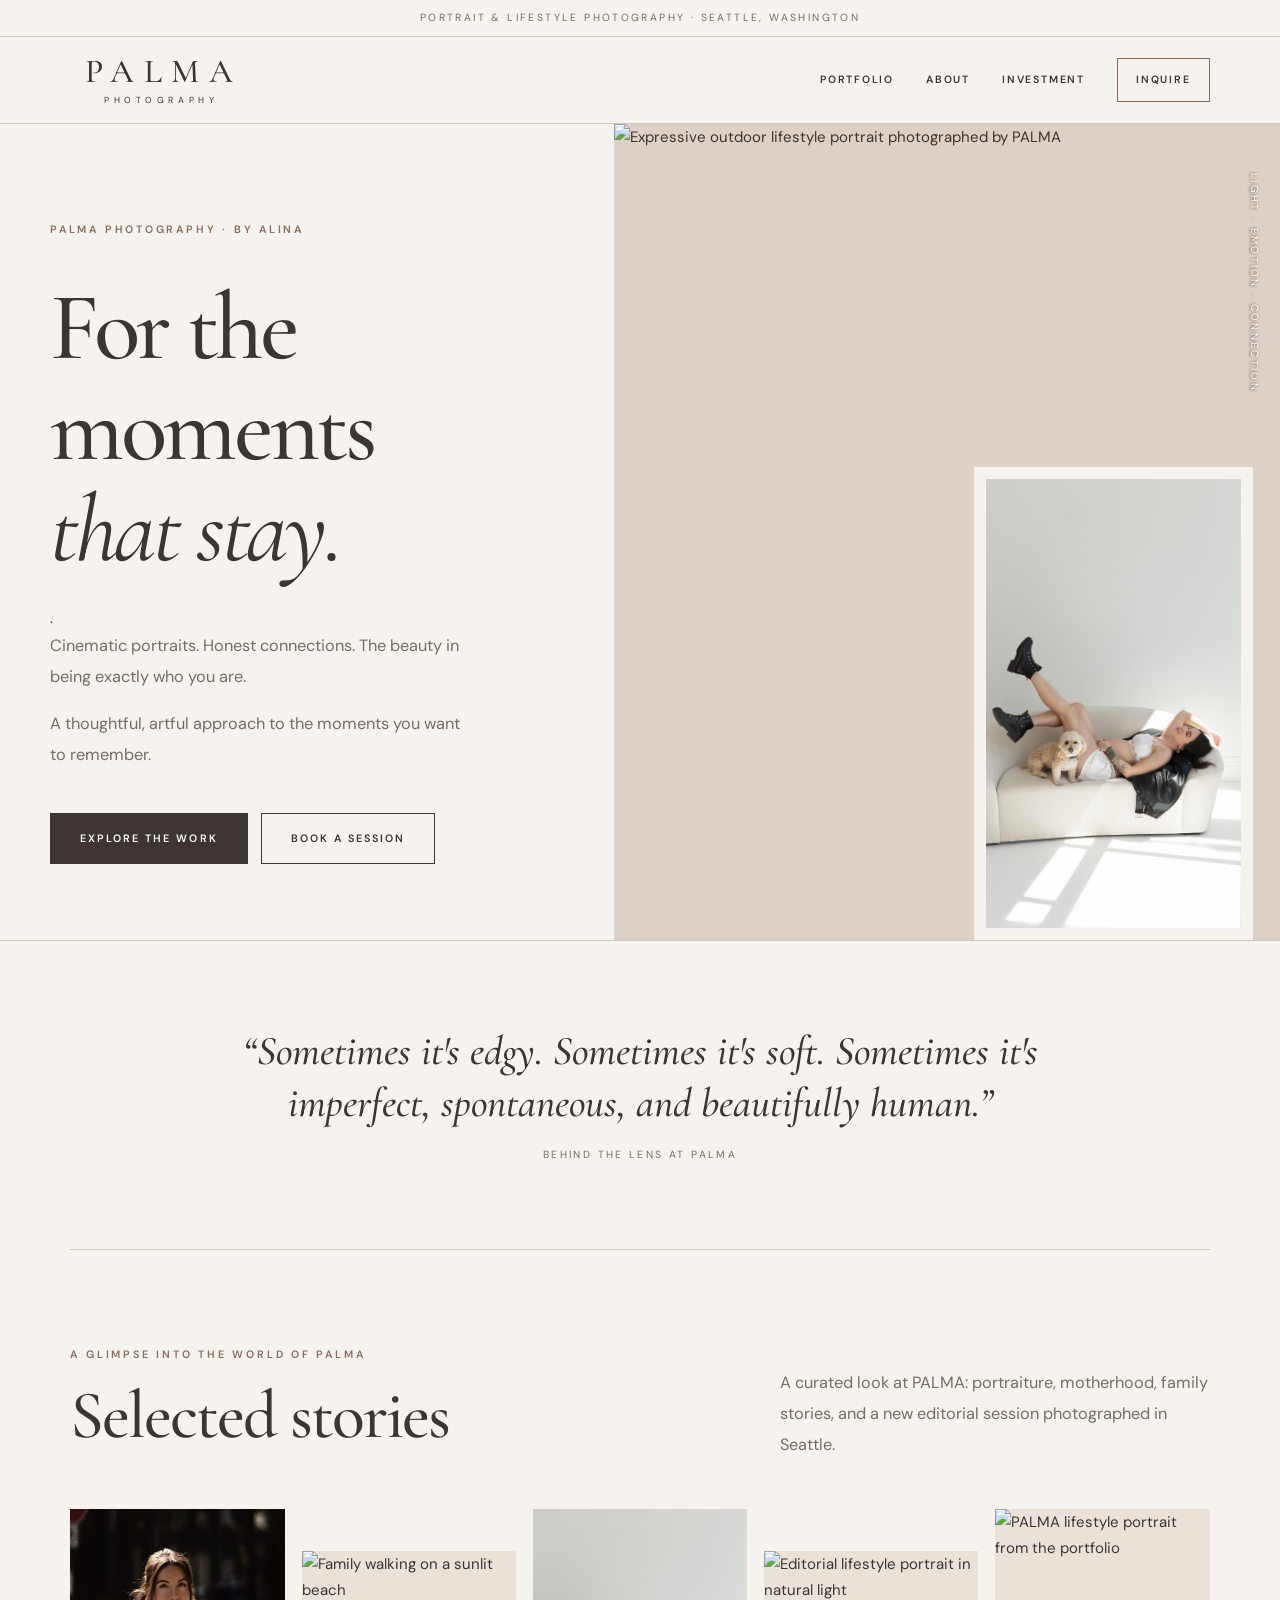
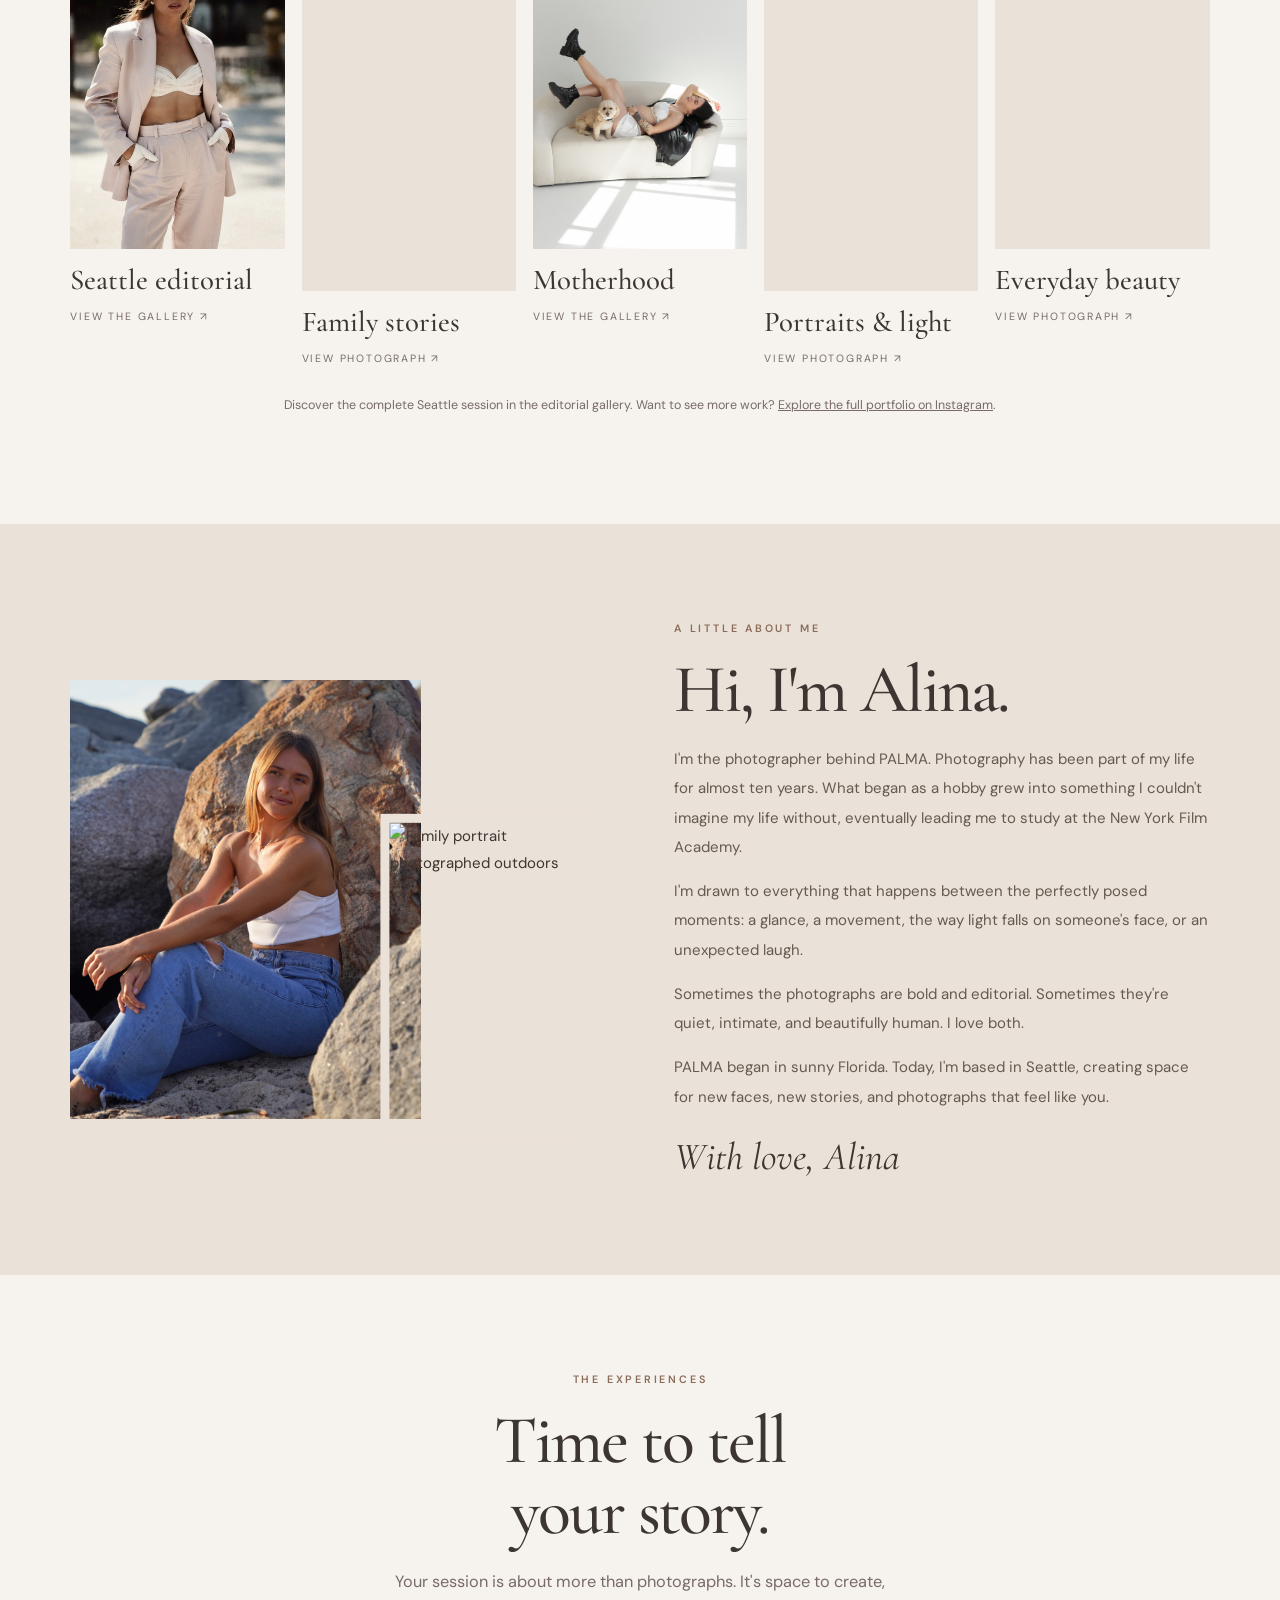
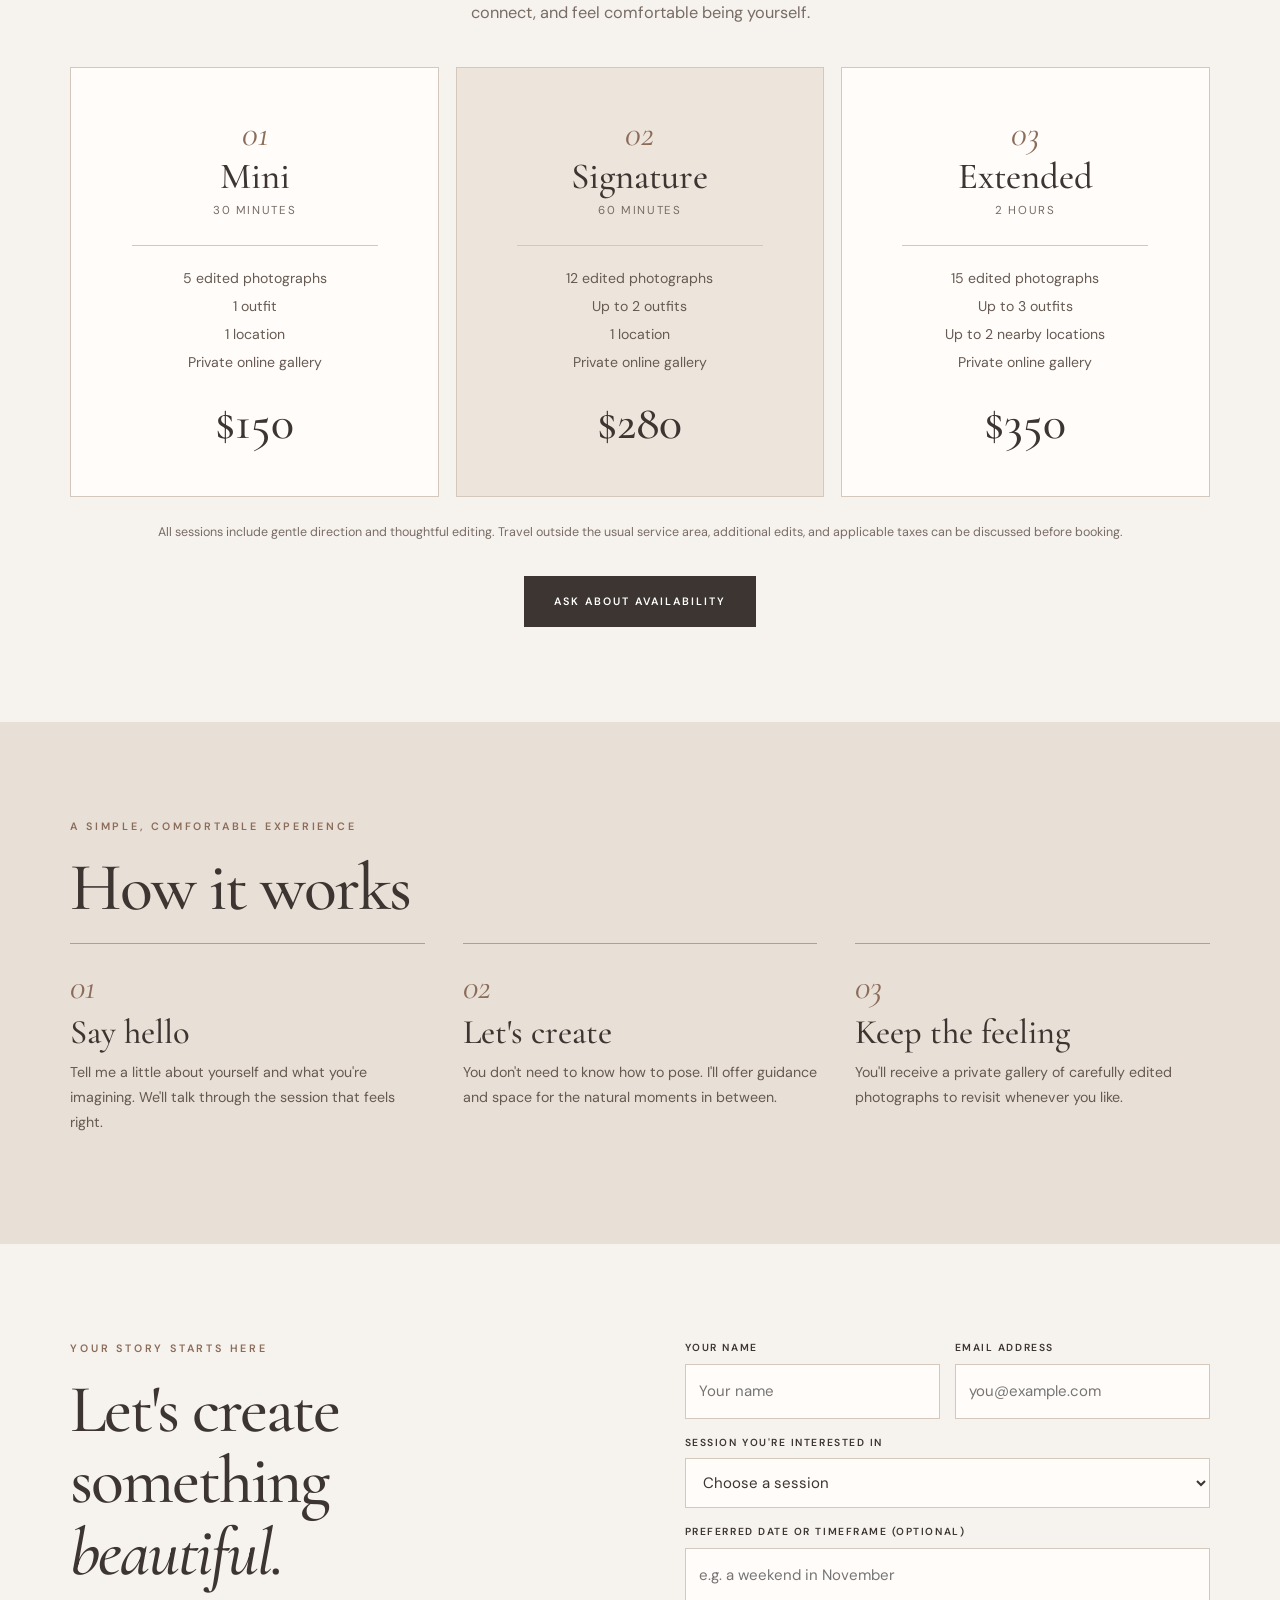
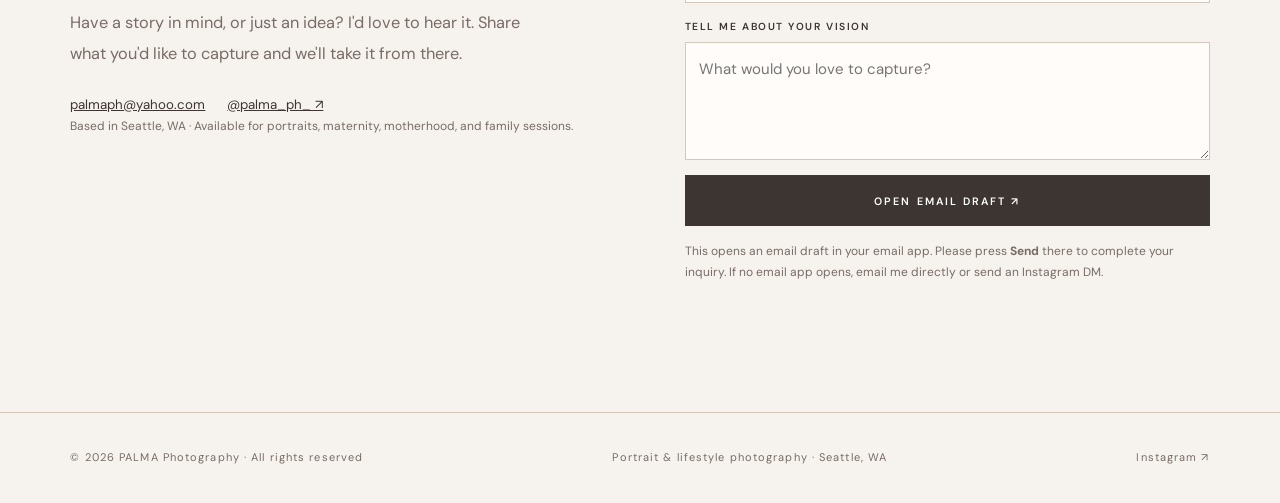
==== commit c4ceee28: "Update index.html" ====
--- a/index.html
+++ b/index.html
@@ -66,7 +66,8 @@
 </header>
 <main id="main">
 <section aria-labelledby="hero-heading" class="hero" id="top">
-<div class="hero-content"><p class="eyebrow">PALMA Photography · by Alina</p><h1 id="hero-heading">For the moments<br/>that<em>stay.</em></h1><p class="lead">Cinematic portraits. Honest connections. The beauty in being exactly who you are.</p><p class="lead">A thoughtful, artful approach to the moments you want to remember.</p><div class="hero-actions"><a class="btn" href="#portfolio">Explore the work</a><a class="btn outline" href="#contact">Book a session</a></div></div>
+<div class="hero-content"><p class="eyebrow">PALMA Photography · by Alina</p><h1 id="hero-heading"><h1 id="hero-heading">For the moments<br><em>that stay.</em>
+</h1>.</em></h1><p class="lead">Cinematic portraits. Honest connections. The beauty in being exactly who you are.</p><p class="lead">A thoughtful, artful approach to the moments you want to remember.</p><div class="hero-actions"><a class="btn" href="#portfolio">Explore the work</a><a class="btn outline" href="#contact">Book a session</a></div></div>
 <div aria-label="Selected PALMA photographs" class="hero-images"><img alt="Expressive outdoor lifestyle portrait photographed by PALMA" class="hero-image-main" fetchpriority="high" src="22.49.36.png"/><img alt="Quiet newborn and motherhood portrait" class="hero-image-secondary" fetchpriority="high" src="DSC00817-Edit-2.jpg"/><span class="vertical-label">Light · Emotion · Connection</span></div>
 </section>
 <div class="divider-quote container"><p>“Sometimes it's edgy. Sometimes it's soft. Sometimes it's imperfect, spontaneous, and beautifully human.”</p><span>Behind the lens at PALMA</span></div>
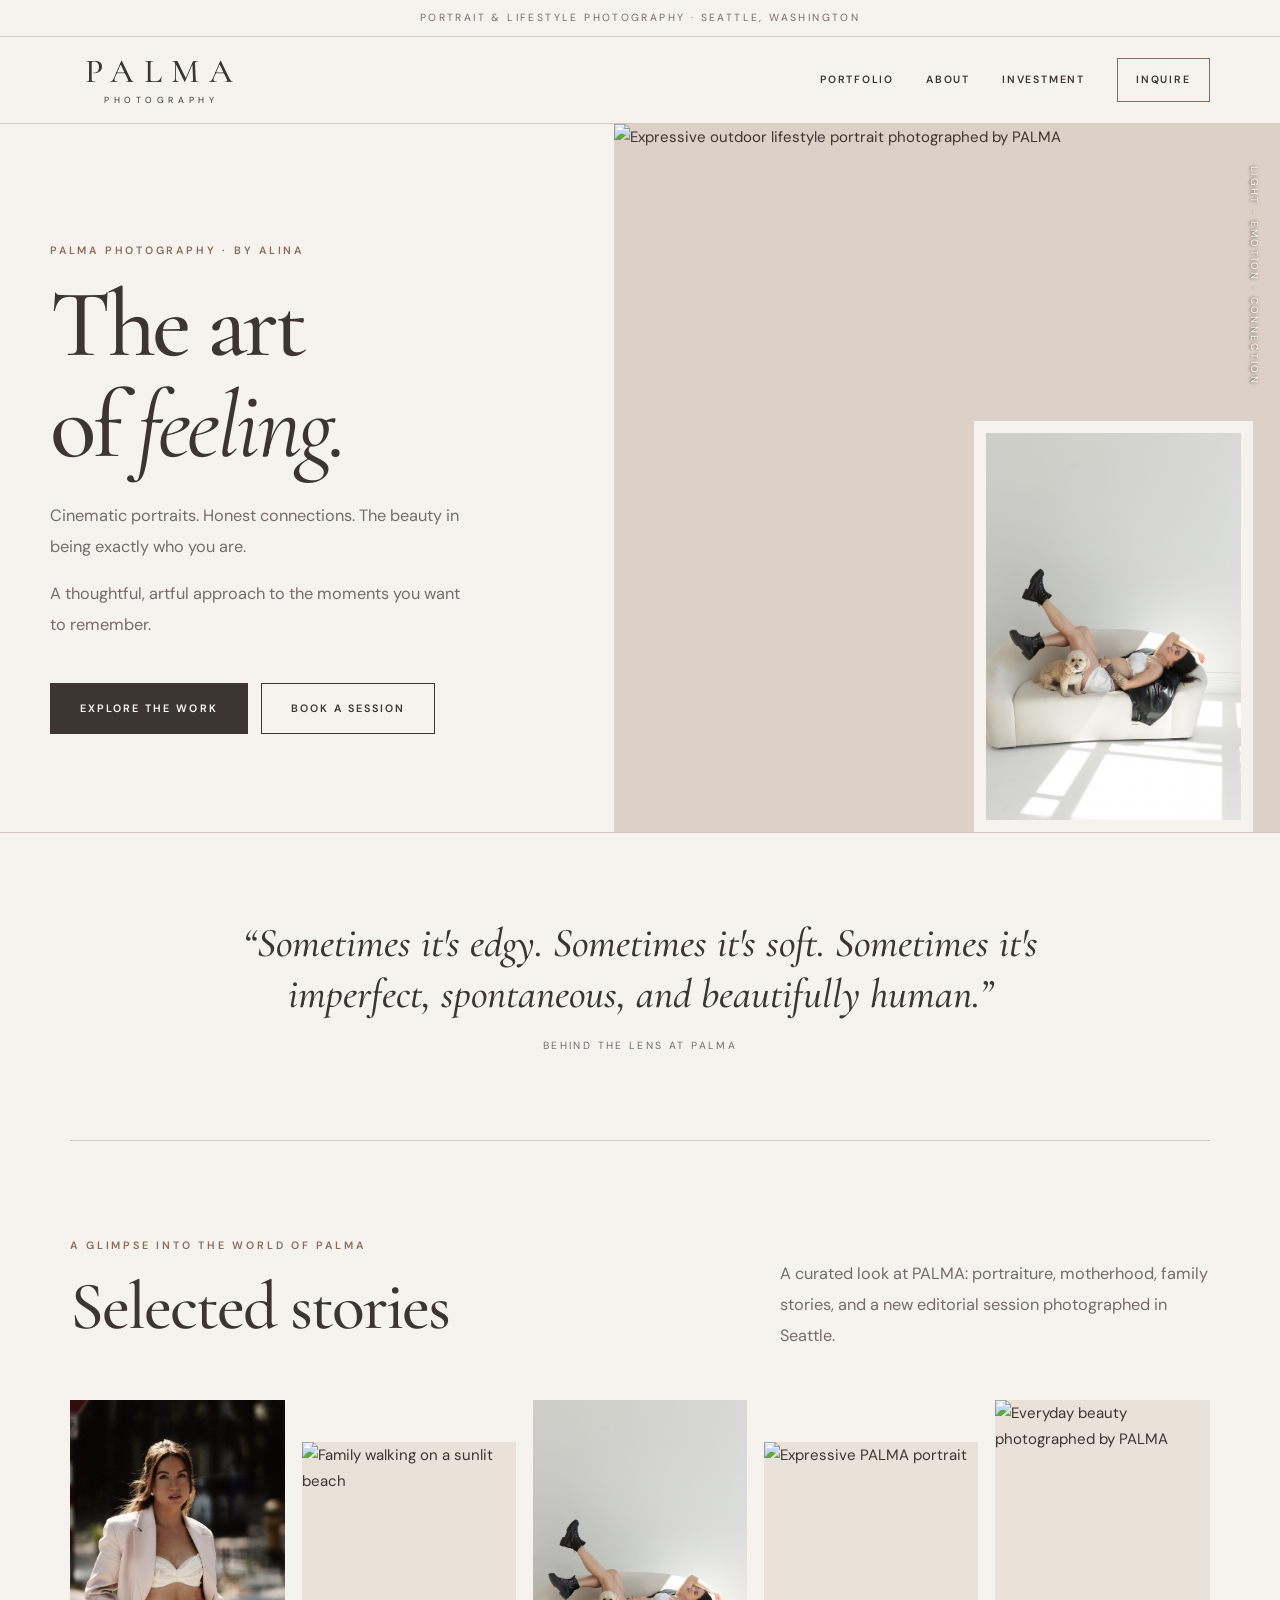
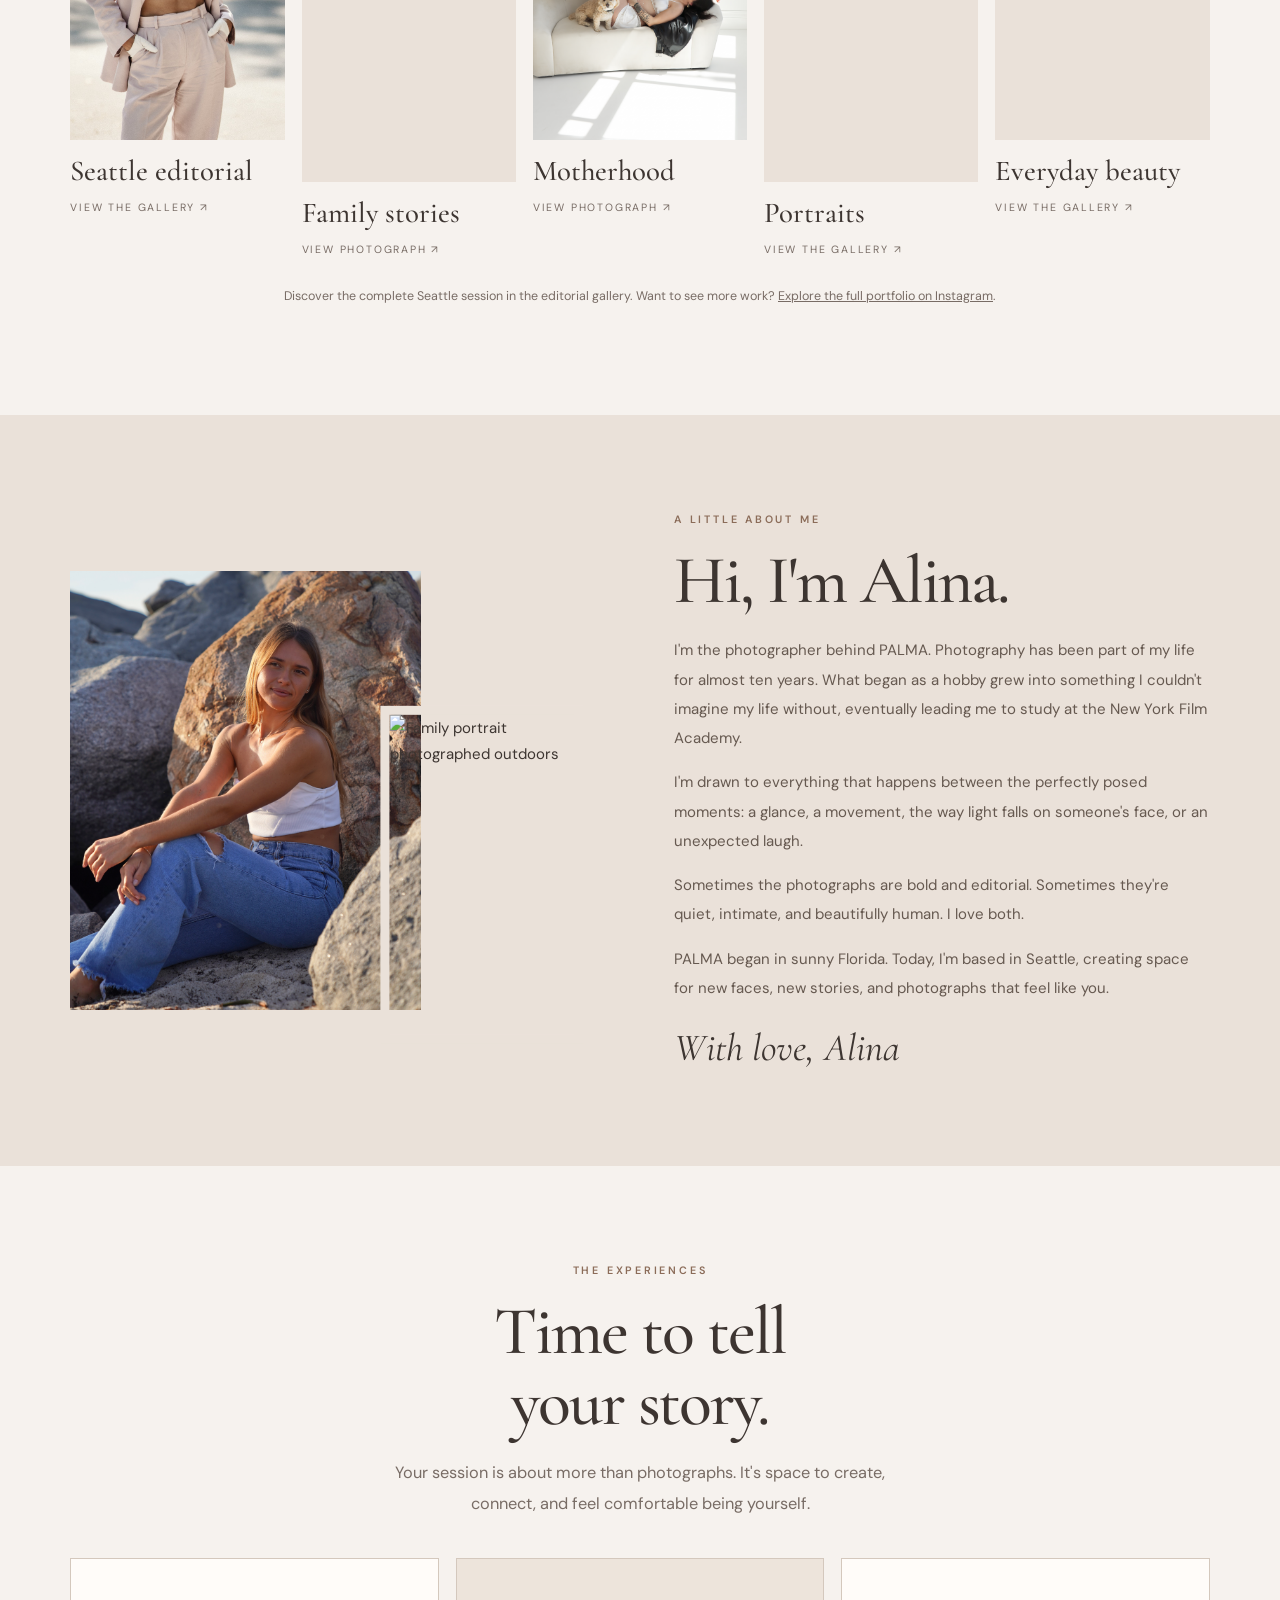
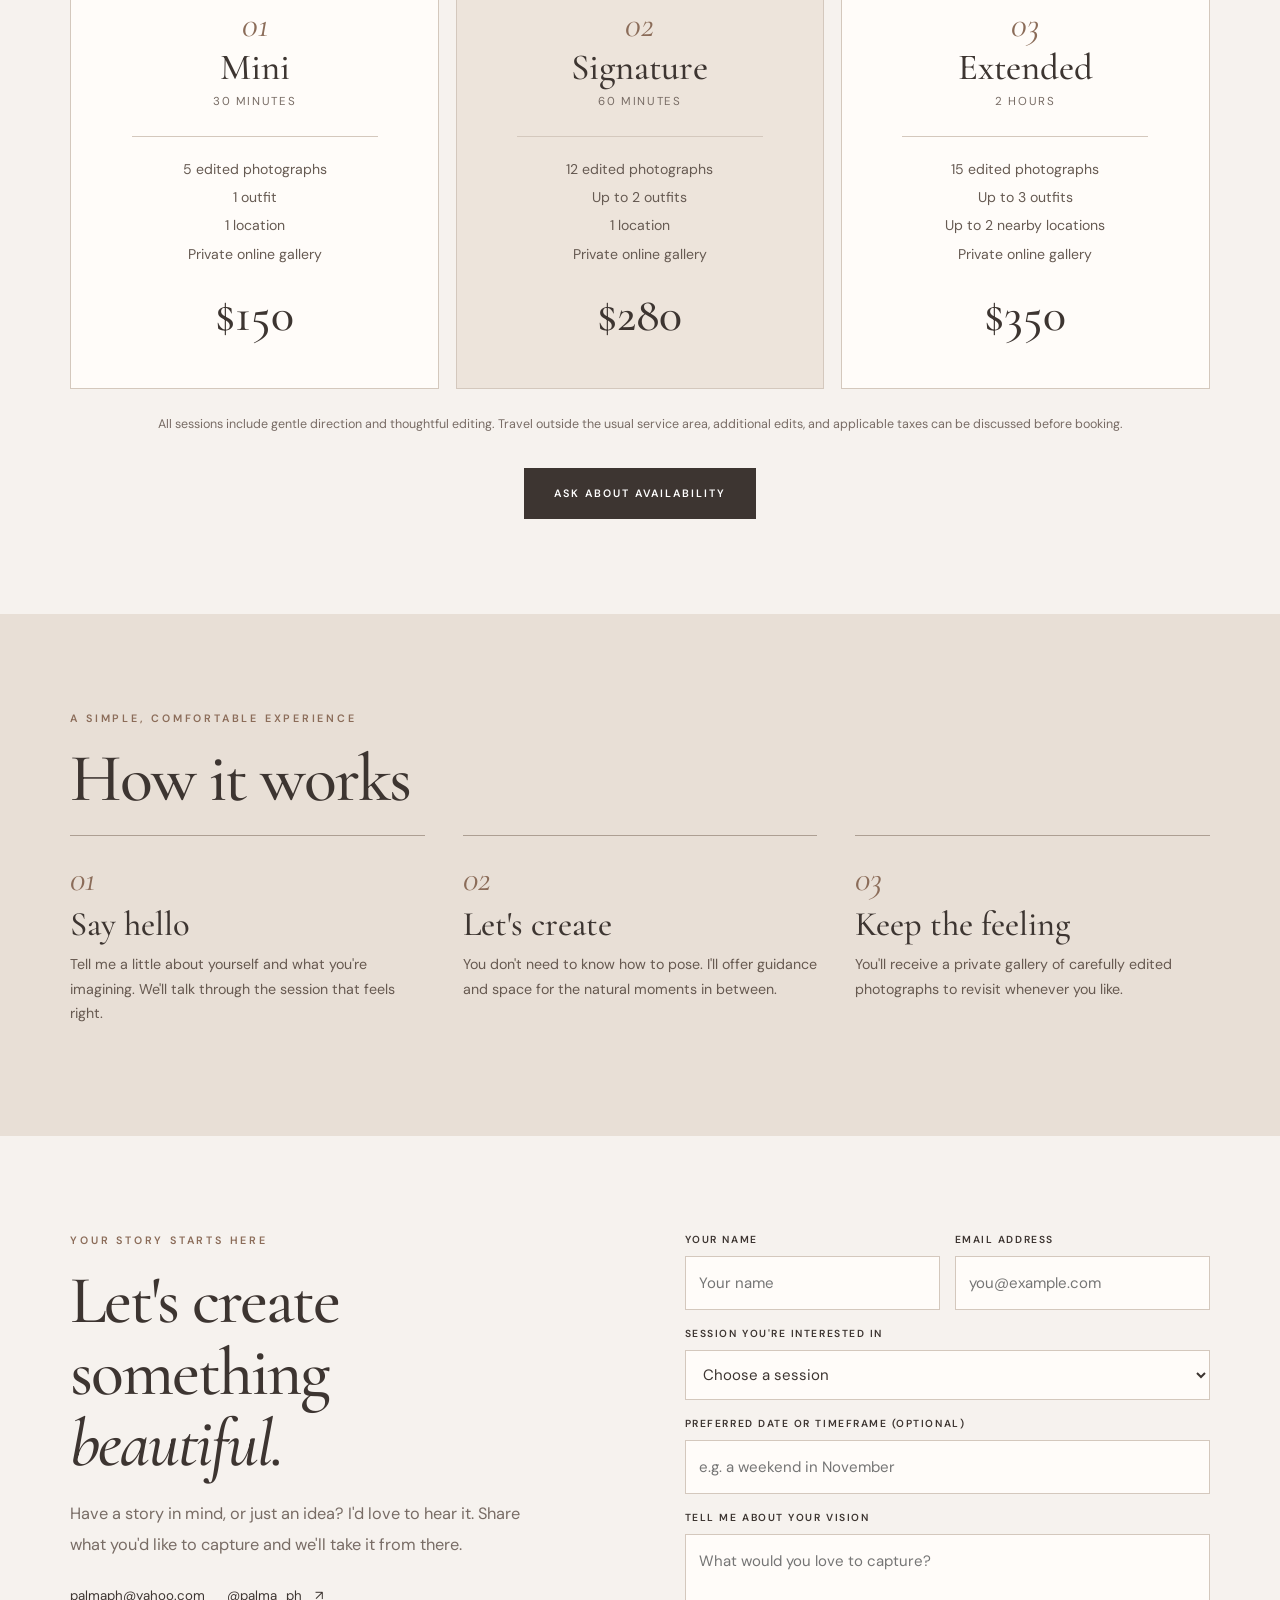
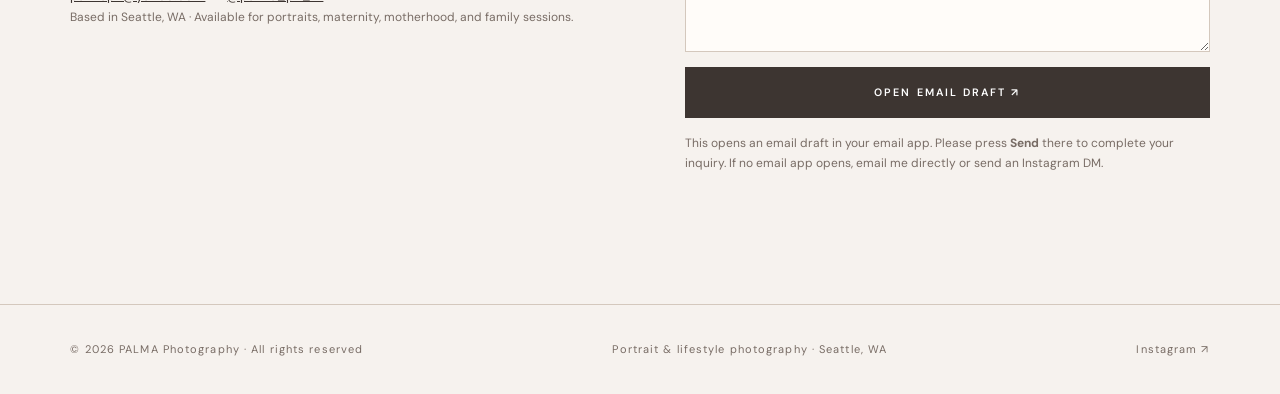
==== commit e8f19d30: "Change greeting from 'Hello' to 'Goodbye'" ====
--- a/index.html
+++ b/index.html
@@ -1,5 +1,4 @@
 <!DOCTYPE html>
-<!-- PALMA_REPAIR_VERSION_2026-10-25: Seattle card cover embedded; user homepage otherwise preserved -->
 
 <html lang="en">
 <head>
@@ -66,41 +65,21 @@
 </header>
 <main id="main">
 <section aria-labelledby="hero-heading" class="hero" id="top">
-<div class="hero-content"><p class="eyebrow">PALMA Photography · by Alina</p><h1 id="hero-heading"><h1 id="hero-heading">For the moments<br><em>that stay.</em>
-</h1>.</em></h1><p class="lead">Cinematic portraits. Honest connections. The beauty in being exactly who you are.</p><p class="lead">A thoughtful, artful approach to the moments you want to remember.</p><div class="hero-actions"><a class="btn" href="#portfolio">Explore the work</a><a class="btn outline" href="#contact">Book a session</a></div></div>
+<div class="hero-content"><p class="eyebrow">PALMA Photography · by Alina</p><h1 id="hero-heading">The art<br/>of <em>feeling.</em></h1><p class="lead">Cinematic portraits. Honest connections. The beauty in being exactly who you are.</p><p class="lead">A thoughtful, artful approach to the moments you want to remember.</p><div class="hero-actions"><a class="btn" href="#portfolio">Explore the work</a><a class="btn outline" href="#contact">Book a session</a></div></div>
 <div aria-label="Selected PALMA photographs" class="hero-images"><img alt="Expressive outdoor lifestyle portrait photographed by PALMA" class="hero-image-main" fetchpriority="high" src="22.49.36.png"/><img alt="Quiet newborn and motherhood portrait" class="hero-image-secondary" fetchpriority="high" src="DSC00817-Edit-2.jpg"/><span class="vertical-label">Light · Emotion · Connection</span></div>
 </section>
 <div class="divider-quote container"><p>“Sometimes it's edgy. Sometimes it's soft. Sometimes it's imperfect, spontaneous, and beautifully human.”</p><span>Behind the lens at PALMA</span></div>
 <section class="section" id="portfolio"><div class="container">
 <div class="section-heading"><div><p class="eyebrow">A glimpse into the world of PALMA</p><h2>Selected stories</h2></div><p class="lead">A curated look at PALMA: portraiture, motherhood, family stories, and a new editorial session photographed in Seattle.</p></div>
 <div class="gallery">
-<article class="photo-card"><a aria-label="Explore the complete Seattle editorial portrait gallery" href="seattle-editorial.html"><div class="photo-frame"><img alt="Sunlit editorial portrait in a pale pink suit on a Seattle street" class="photo" loading="lazy" src="[data-uri]"/></div><h3>Seattle editorial</h3><small>View the gallery ↗</small></a></article>
+<article class="photo-card"><a aria-label="Explore the complete Seattle editorial portrait gallery" href="seattle-editorial.html"><div class="photo-frame"><img alt="Sunlit editorial portrait in a pale pink suit on a Seattle street" class="photo" loading="lazy" src="assets/img/seattle-editorial/DSC01838-Edit.jpg"/></div><h3>Seattle editorial</h3><small>View the gallery ↗</small></a></article>
 <article class="photo-card"><a aria-label="View family beach portrait full size" href="DSC00891-Edit.jpg" rel="noopener" target="_blank"><div class="photo-frame"><img alt="Family walking on a sunlit beach" class="photo" loading="lazy" src="DSC00891-Edit.jpg"/></div><h3>Family stories</h3><small>View photograph ↗</small></a></article>
-
-<article class="photo-card">
-  <a
-    href="motherhood.html"
-    aria-label="Explore the Motherhood photography gallery"
-  >
-    <div class="photo-frame">
-      <img
-        class="photo"
-        src="DSC00817-Edit-2.jpg"
-        alt="Creative maternity portrait by PALMA Photography"
-        loading="lazy"
-      >
-    </div>
-
-    <h3>Motherhood</h3>
-    <small>View the gallery ↗</small>
-  </a>
-</article>
-
-<article class="photo-card"><a aria-label="View editorial lifestyle portrait full size" href="22.49.36.png" rel="noopener" target="_blank"><div class="photo-frame"><img alt="Editorial lifestyle portrait in natural light" class="photo" loading="lazy" src="22.49.36.png"/></div><h3>Portraits &amp; light</h3><small>View photograph ↗</small></a></article>
-<article class="photo-card"><a aria-label="View personal lifestyle portrait full size" href="Screenshot%202025-10-28%20at%2023.36.51.png" rel="noopener" target="_blank"><div class="photo-frame"><img alt="PALMA lifestyle portrait from the portfolio" class="photo" loading="lazy" src="Screenshot%202025-10-28%20at%2023.36.51.png"/></div><h3>Everyday beauty</h3><small>View photograph ↗</small></a></article>
+<article class="photo-card"><a aria-label="View mother and baby portrait full size" href="DSC00817-Edit-2.jpg" rel="noopener" target="_blank"><div class="photo-frame"><img alt="Mother sharing a tender moment with a baby" class="photo" loading="lazy" src="DSC00817-Edit-2.jpg"/></div><h3>Motherhood</h3><small>View photograph ↗</small></a></article>
+<article class="photo-card"><a href="portraits.html" aria-label="Explore the Portraits gallery"><div class="photo-frame"><img class="photo" src="assets/img/portraits/Erik-02400.jpg" alt="Expressive PALMA portrait" loading="lazy"></div><h3>Portraits</h3><small>View the gallery ↗</small></a></article>
+<article class="photo-card"><a href="everyday-beauty.html" aria-label="Explore the Everyday Beauty gallery"><div class="photo-frame"><img class="photo" src="assets/img/everyday-beauty/DSC05213-Edit.jpg" alt="Everyday beauty photographed by PALMA" loading="lazy"></div><h3>Everyday beauty</h3><small>View the gallery ↗</small></a></article>
 </div><p class="package-note">Discover the complete Seattle session in the editorial gallery. Want to see more work? <a href="https://www.instagram.com/palma_ph_/" rel="noopener" target="_blank">Explore the full portfolio on Instagram</a>.</p>
 </div></section>
-<section class="section about" id="about"><div class="container about-grid"><div class="about-photos"><img alt="Tender mother and child photograph" loading="lazy" src="about.jpg"/><img alt="Family portrait photographed outdoors" loading="lazy" src="DSC00891-Edit.jpg"/></div>
+<section class="section about" id="about"><div class="container about-grid"><div class="about-photos"><img alt="Tender mother and child photograph" loading="lazy" src="DSC01544.jpg"/><img alt="Family portrait photographed outdoors" loading="lazy" src="DSC00891-Edit.jpg"/></div>
 <div class="copy"><p class="eyebrow">A little about me</p><h2>Hi, I'm Alina.</h2><p>I'm the photographer behind PALMA. Photography has been part of my life for almost ten years. What began as a hobby grew into something I couldn't imagine my life without, eventually leading me to study at the New York Film Academy.</p><p>I'm drawn to everything that happens between the perfectly posed moments: a glance, a movement, the way light falls on someone's face, or an unexpected laugh.</p><p>Sometimes the photographs are bold and editorial. Sometimes they're quiet, intimate, and beautifully human. I love both.</p><p>PALMA began in sunny Florida. Today, I'm based in Seattle, creating space for new faces, new stories, and photographs that feel like you.</p><div class="signature">With love, Alina</div></div>
 </div></section>
 <section class="section" id="investment"><div class="container">
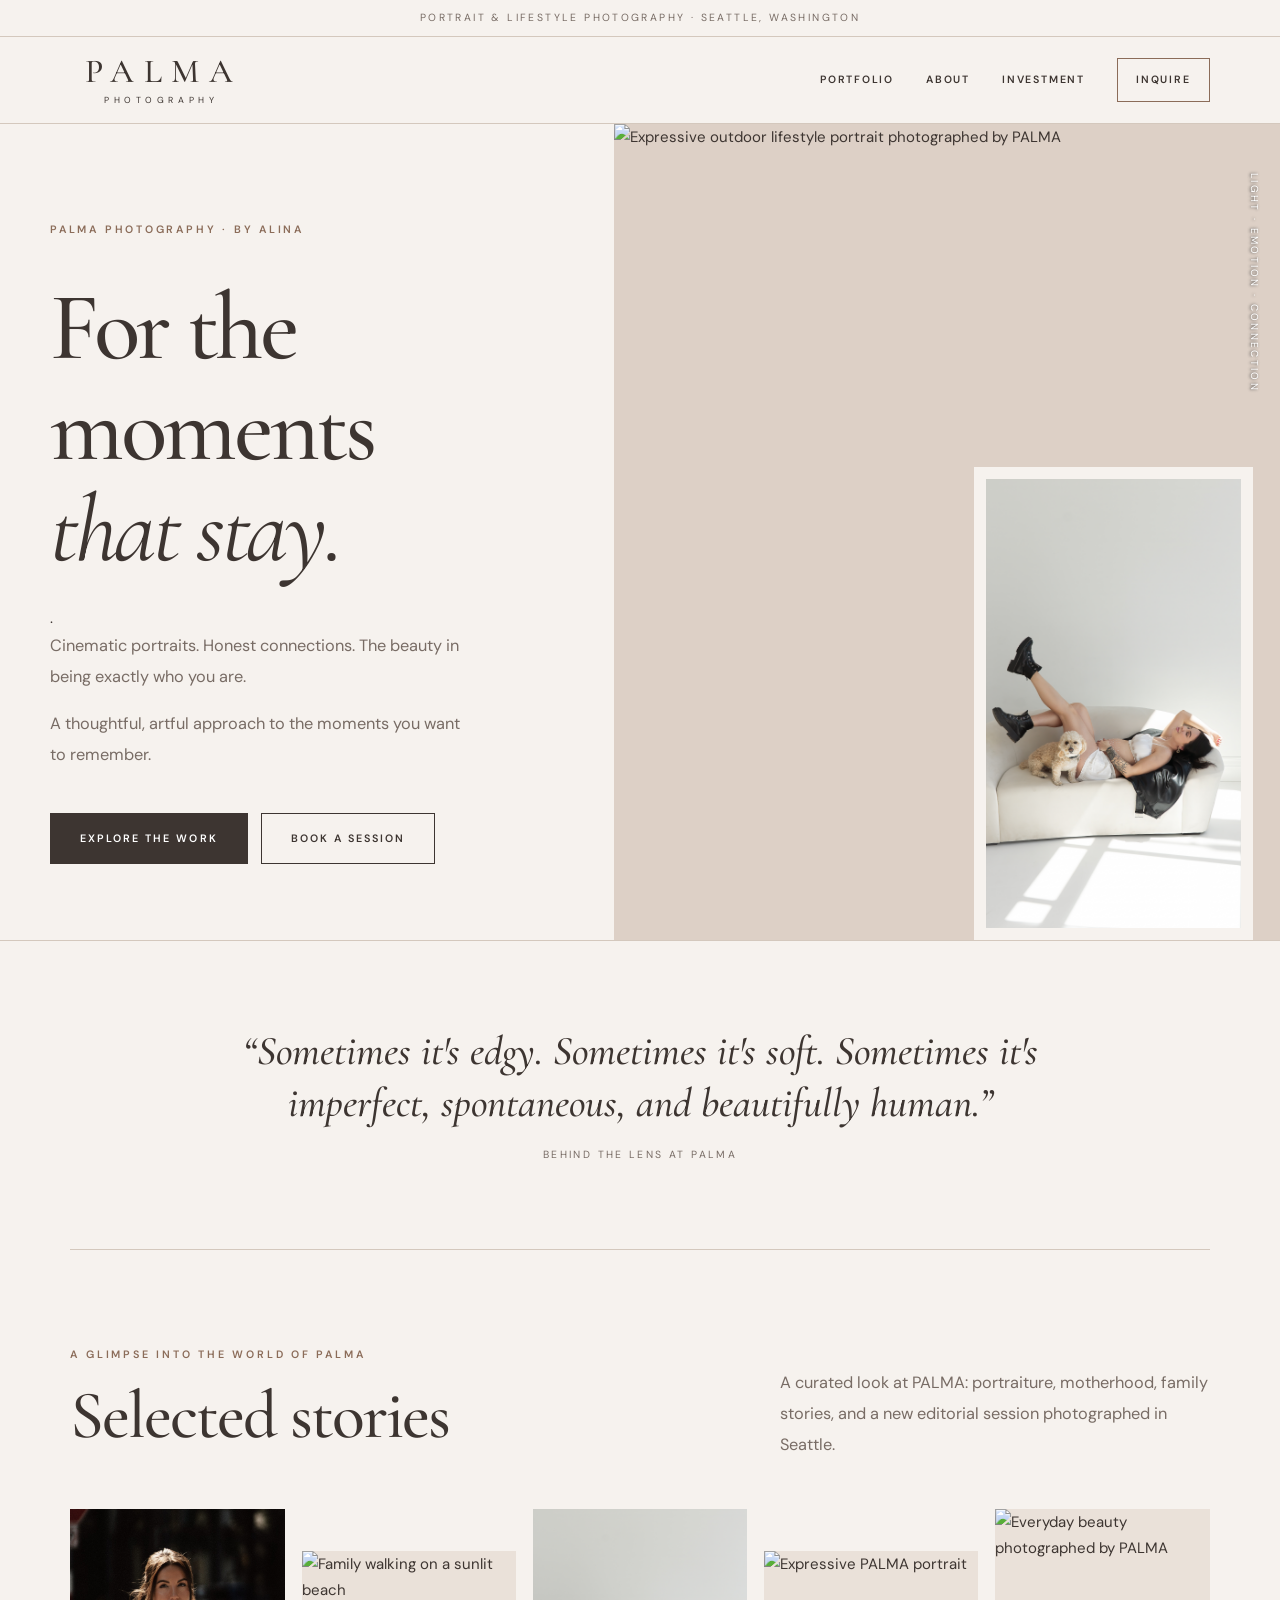
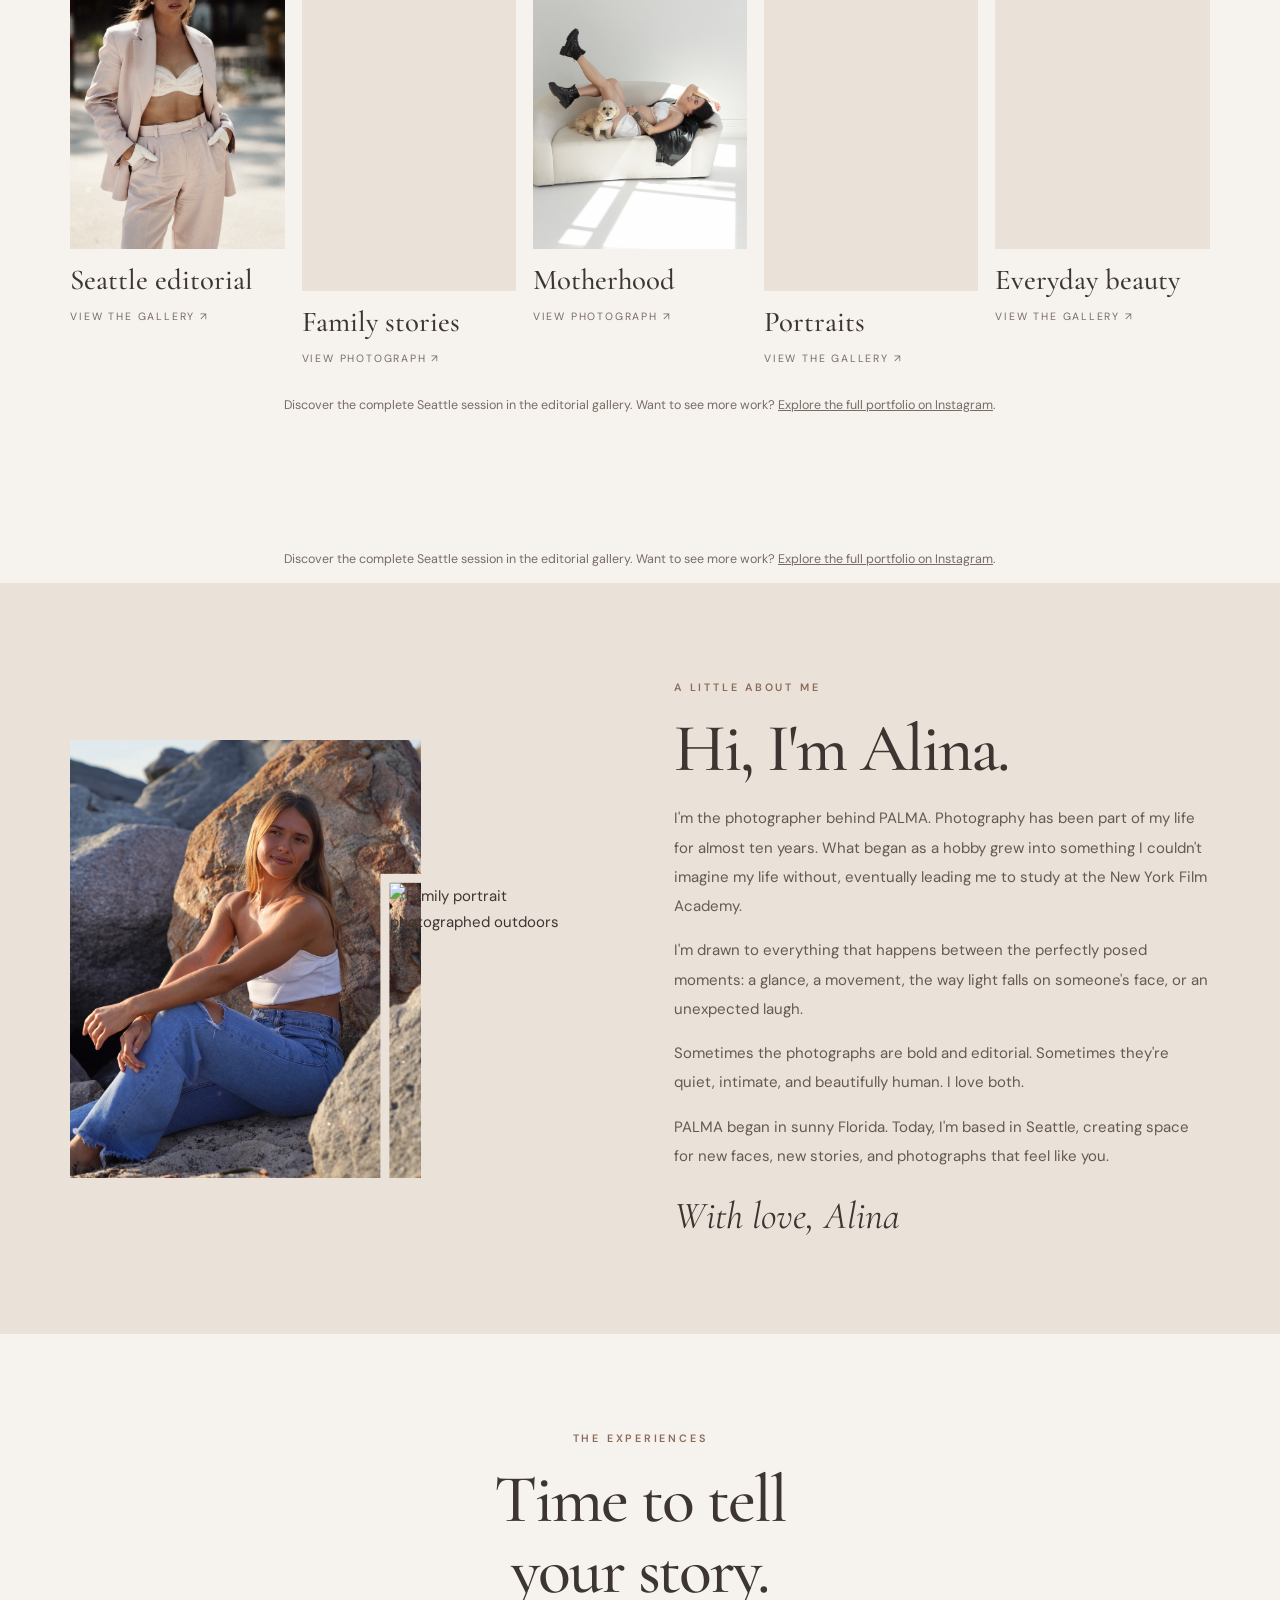
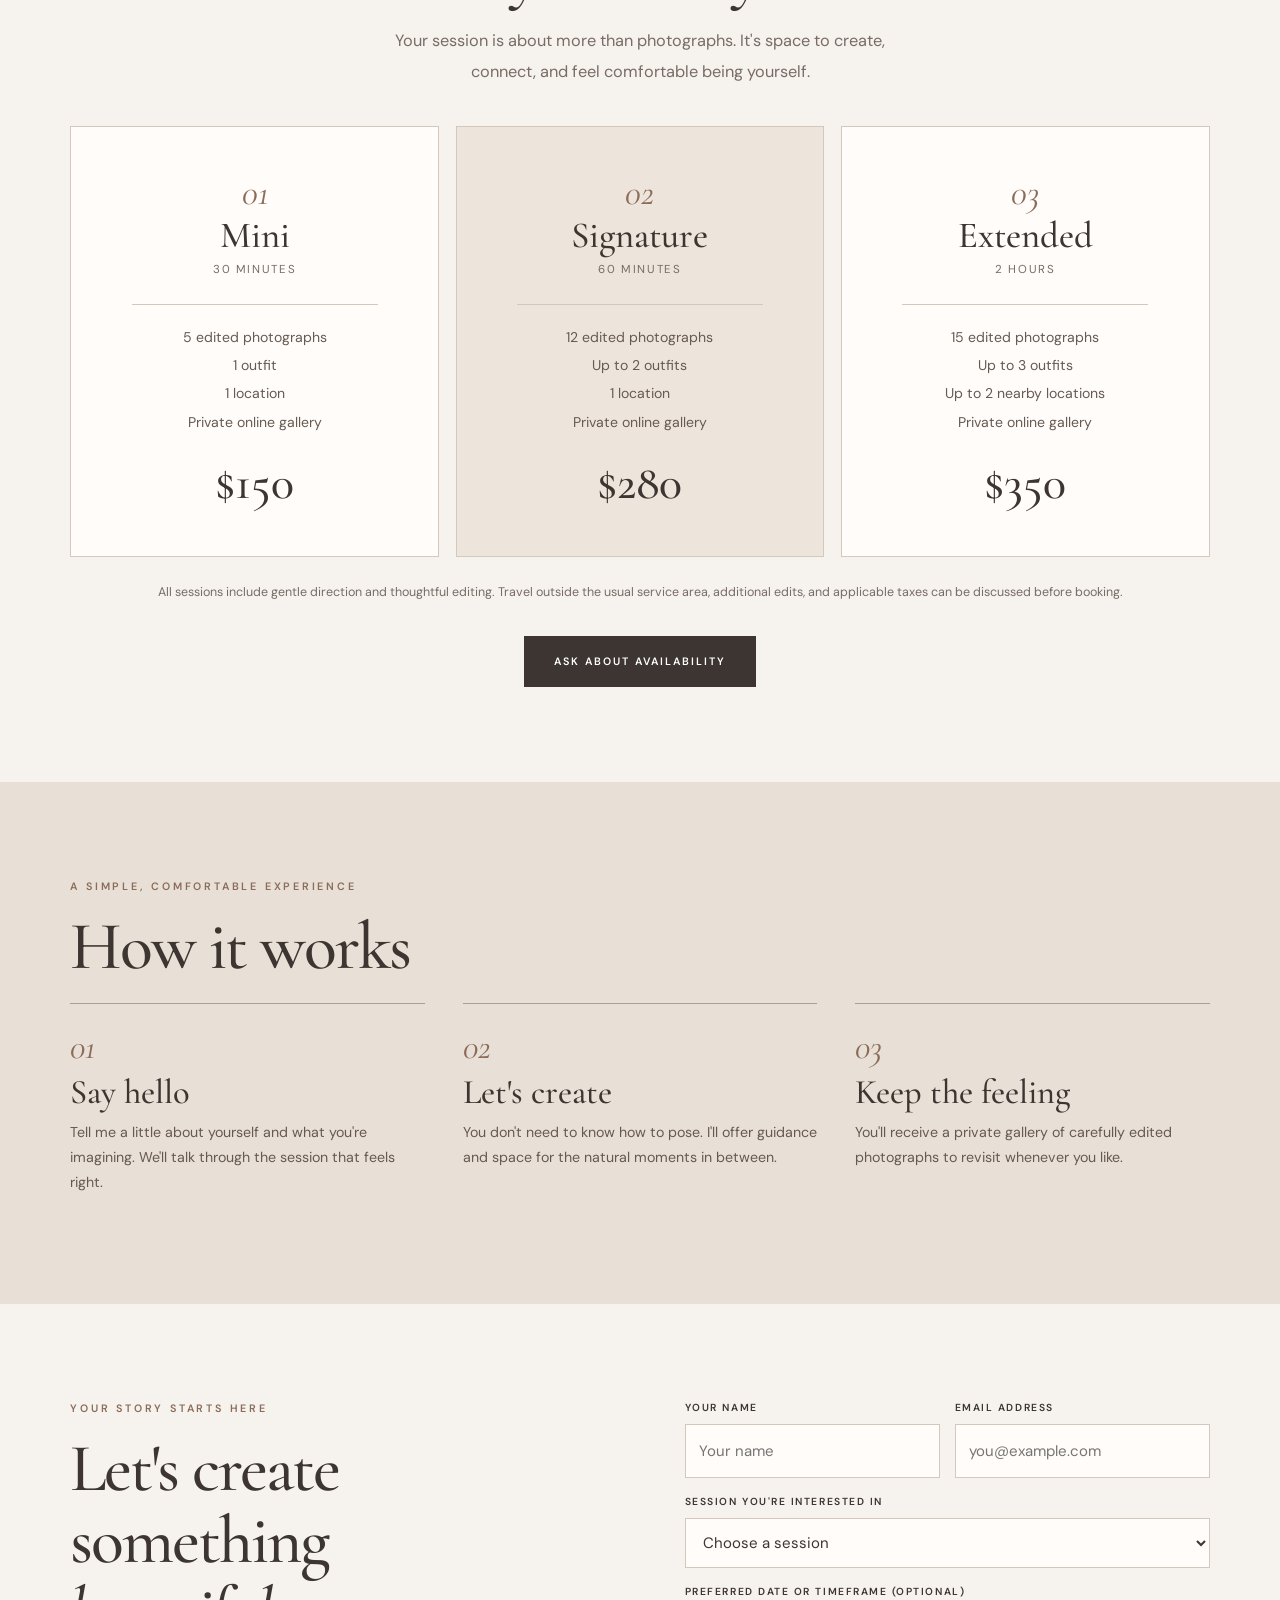
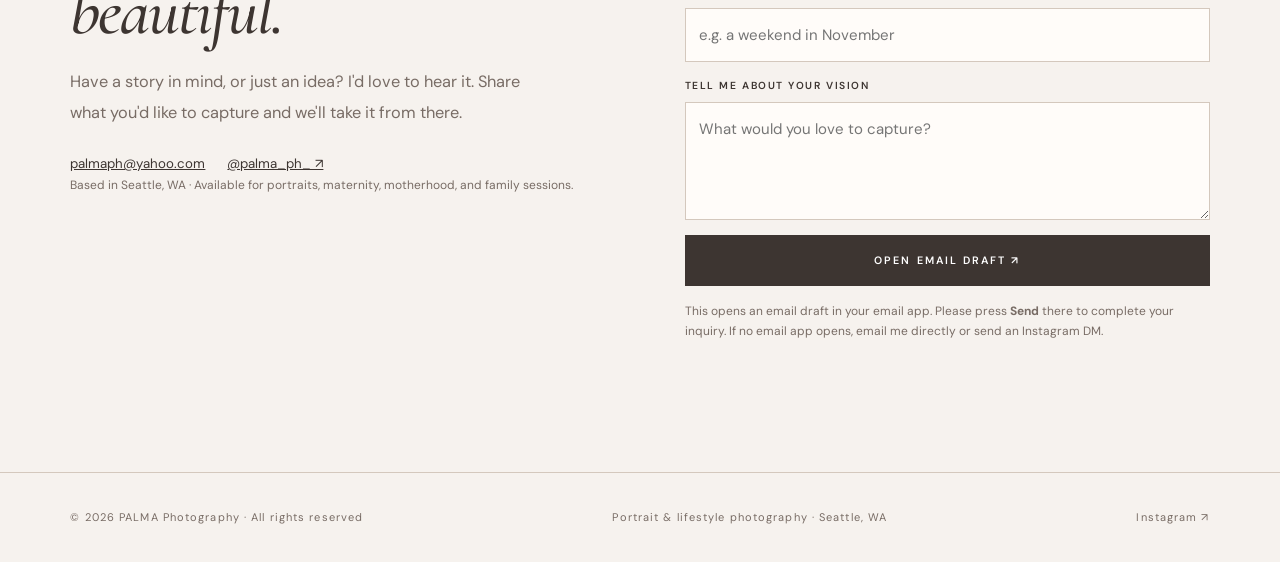
==== commit cf1445a4: "Update print statement from 'Hello' to 'Goodbye'" ====
--- a/index.html
+++ b/index.html
@@ -1,4 +1,5 @@
 <!DOCTYPE html>
+<!-- PALMA_REPAIR_VERSION_2026-10-25: Seattle card cover embedded; user homepage otherwise preserved -->
 
 <html lang="en">
 <head>
@@ -65,13 +66,15 @@
 </header>
 <main id="main">
 <section aria-labelledby="hero-heading" class="hero" id="top">
-<div class="hero-content"><p class="eyebrow">PALMA Photography · by Alina</p><h1 id="hero-heading">The art<br/>of <em>feeling.</em></h1><p class="lead">Cinematic portraits. Honest connections. The beauty in being exactly who you are.</p><p class="lead">A thoughtful, artful approach to the moments you want to remember.</p><div class="hero-actions"><a class="btn" href="#portfolio">Explore the work</a><a class="btn outline" href="#contact">Book a session</a></div></div>
+<div class="hero-content"><p class="eyebrow">PALMA Photography · by Alina</p><h1 id="hero-heading"><h1 id="hero-heading">For the moments<br><em>that stay.</em>
+</h1>.</em></h1><p class="lead">Cinematic portraits. Honest connections. The beauty in being exactly who you are.</p><p class="lead">A thoughtful, artful approach to the moments you want to remember.</p><div class="hero-actions"><a class="btn" href="#portfolio">Explore the work</a><a class="btn outline" href="#contact">Book a session</a></div></div>
 <div aria-label="Selected PALMA photographs" class="hero-images"><img alt="Expressive outdoor lifestyle portrait photographed by PALMA" class="hero-image-main" fetchpriority="high" src="22.49.36.png"/><img alt="Quiet newborn and motherhood portrait" class="hero-image-secondary" fetchpriority="high" src="DSC00817-Edit-2.jpg"/><span class="vertical-label">Light · Emotion · Connection</span></div>
 </section>
 <div class="divider-quote container"><p>“Sometimes it's edgy. Sometimes it's soft. Sometimes it's imperfect, spontaneous, and beautifully human.”</p><span>Behind the lens at PALMA</span></div>
 <section class="section" id="portfolio"><div class="container">
 <div class="section-heading"><div><p class="eyebrow">A glimpse into the world of PALMA</p><h2>Selected stories</h2></div><p class="lead">A curated look at PALMA: portraiture, motherhood, family stories, and a new editorial session photographed in Seattle.</p></div>
 <div class="gallery">
+
 <article class="photo-card"><a aria-label="Explore the complete Seattle editorial portrait gallery" href="seattle-editorial.html"><div class="photo-frame"><img alt="Sunlit editorial portrait in a pale pink suit on a Seattle street" class="photo" loading="lazy" src="assets/img/seattle-editorial/DSC01838-Edit.jpg"/></div><h3>Seattle editorial</h3><small>View the gallery ↗</small></a></article>
 <article class="photo-card"><a aria-label="View family beach portrait full size" href="DSC00891-Edit.jpg" rel="noopener" target="_blank"><div class="photo-frame"><img alt="Family walking on a sunlit beach" class="photo" loading="lazy" src="DSC00891-Edit.jpg"/></div><h3>Family stories</h3><small>View photograph ↗</small></a></article>
 <article class="photo-card"><a aria-label="View mother and baby portrait full size" href="DSC00817-Edit-2.jpg" rel="noopener" target="_blank"><div class="photo-frame"><img alt="Mother sharing a tender moment with a baby" class="photo" loading="lazy" src="DSC00817-Edit-2.jpg"/></div><h3>Motherhood</h3><small>View photograph ↗</small></a></article>
@@ -79,7 +82,10 @@
 <article class="photo-card"><a href="everyday-beauty.html" aria-label="Explore the Everyday Beauty gallery"><div class="photo-frame"><img class="photo" src="assets/img/everyday-beauty/DSC05213-Edit.jpg" alt="Everyday beauty photographed by PALMA" loading="lazy"></div><h3>Everyday beauty</h3><small>View the gallery ↗</small></a></article>
 </div><p class="package-note">Discover the complete Seattle session in the editorial gallery. Want to see more work? <a href="https://www.instagram.com/palma_ph_/" rel="noopener" target="_blank">Explore the full portfolio on Instagram</a>.</p>
 </div></section>
-<section class="section about" id="about"><div class="container about-grid"><div class="about-photos"><img alt="Tender mother and child photograph" loading="lazy" src="DSC01544.jpg"/><img alt="Family portrait photographed outdoors" loading="lazy" src="DSC00891-Edit.jpg"/></div>
+
+</div><p class="package-note">Discover the complete Seattle session in the editorial gallery. Want to see more work? <a href="https://www.instagram.com/palma_ph_/" rel="noopener" target="_blank">Explore the full portfolio on Instagram</a>.</p>
+</div></section>
+<section class="section about" id="about"><div class="container about-grid"><div class="about-photos"><img alt="Tender mother and child photograph" loading="lazy" src="about.jpg"/><img alt="Family portrait photographed outdoors" loading="lazy" src="DSC00891-Edit.jpg"/></div>
 <div class="copy"><p class="eyebrow">A little about me</p><h2>Hi, I'm Alina.</h2><p>I'm the photographer behind PALMA. Photography has been part of my life for almost ten years. What began as a hobby grew into something I couldn't imagine my life without, eventually leading me to study at the New York Film Academy.</p><p>I'm drawn to everything that happens between the perfectly posed moments: a glance, a movement, the way light falls on someone's face, or an unexpected laugh.</p><p>Sometimes the photographs are bold and editorial. Sometimes they're quiet, intimate, and beautifully human. I love both.</p><p>PALMA began in sunny Florida. Today, I'm based in Seattle, creating space for new faces, new stories, and photographs that feel like you.</p><div class="signature">With love, Alina</div></div>
 </div></section>
 <section class="section" id="investment"><div class="container">
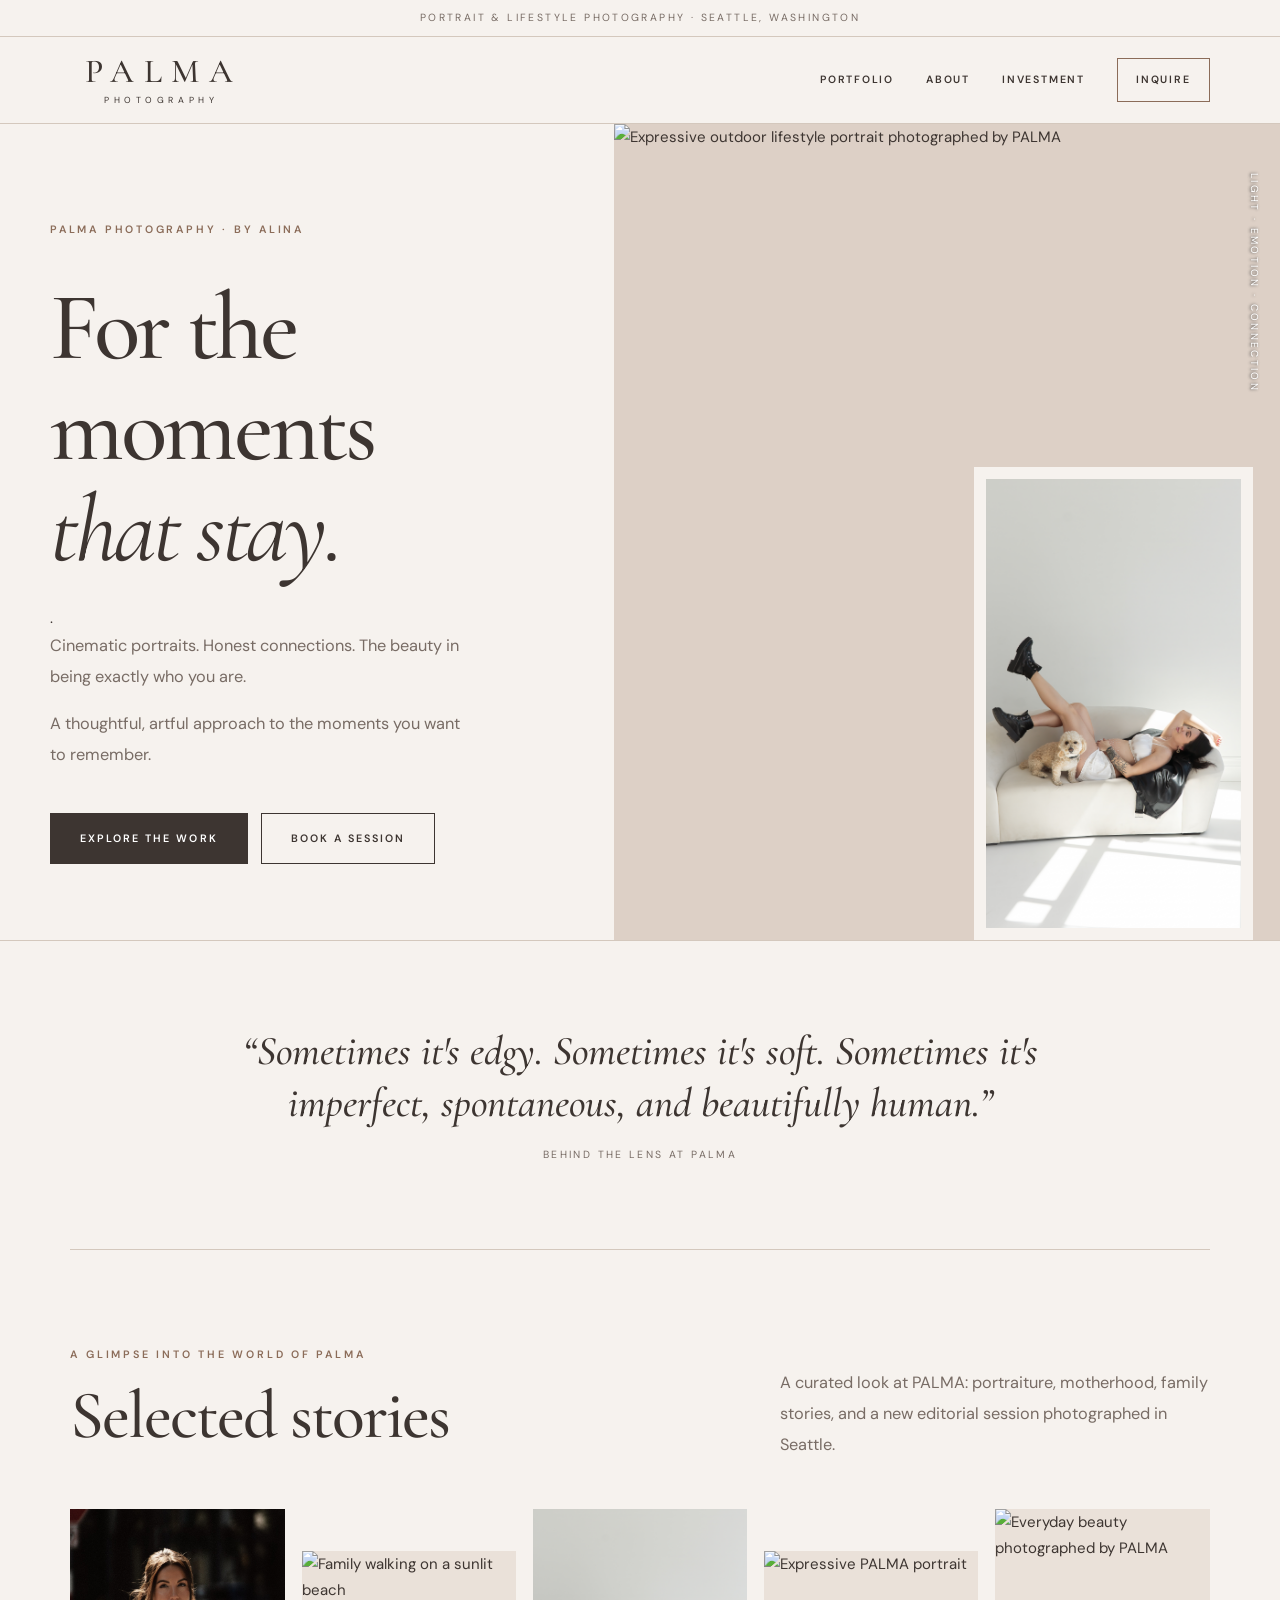
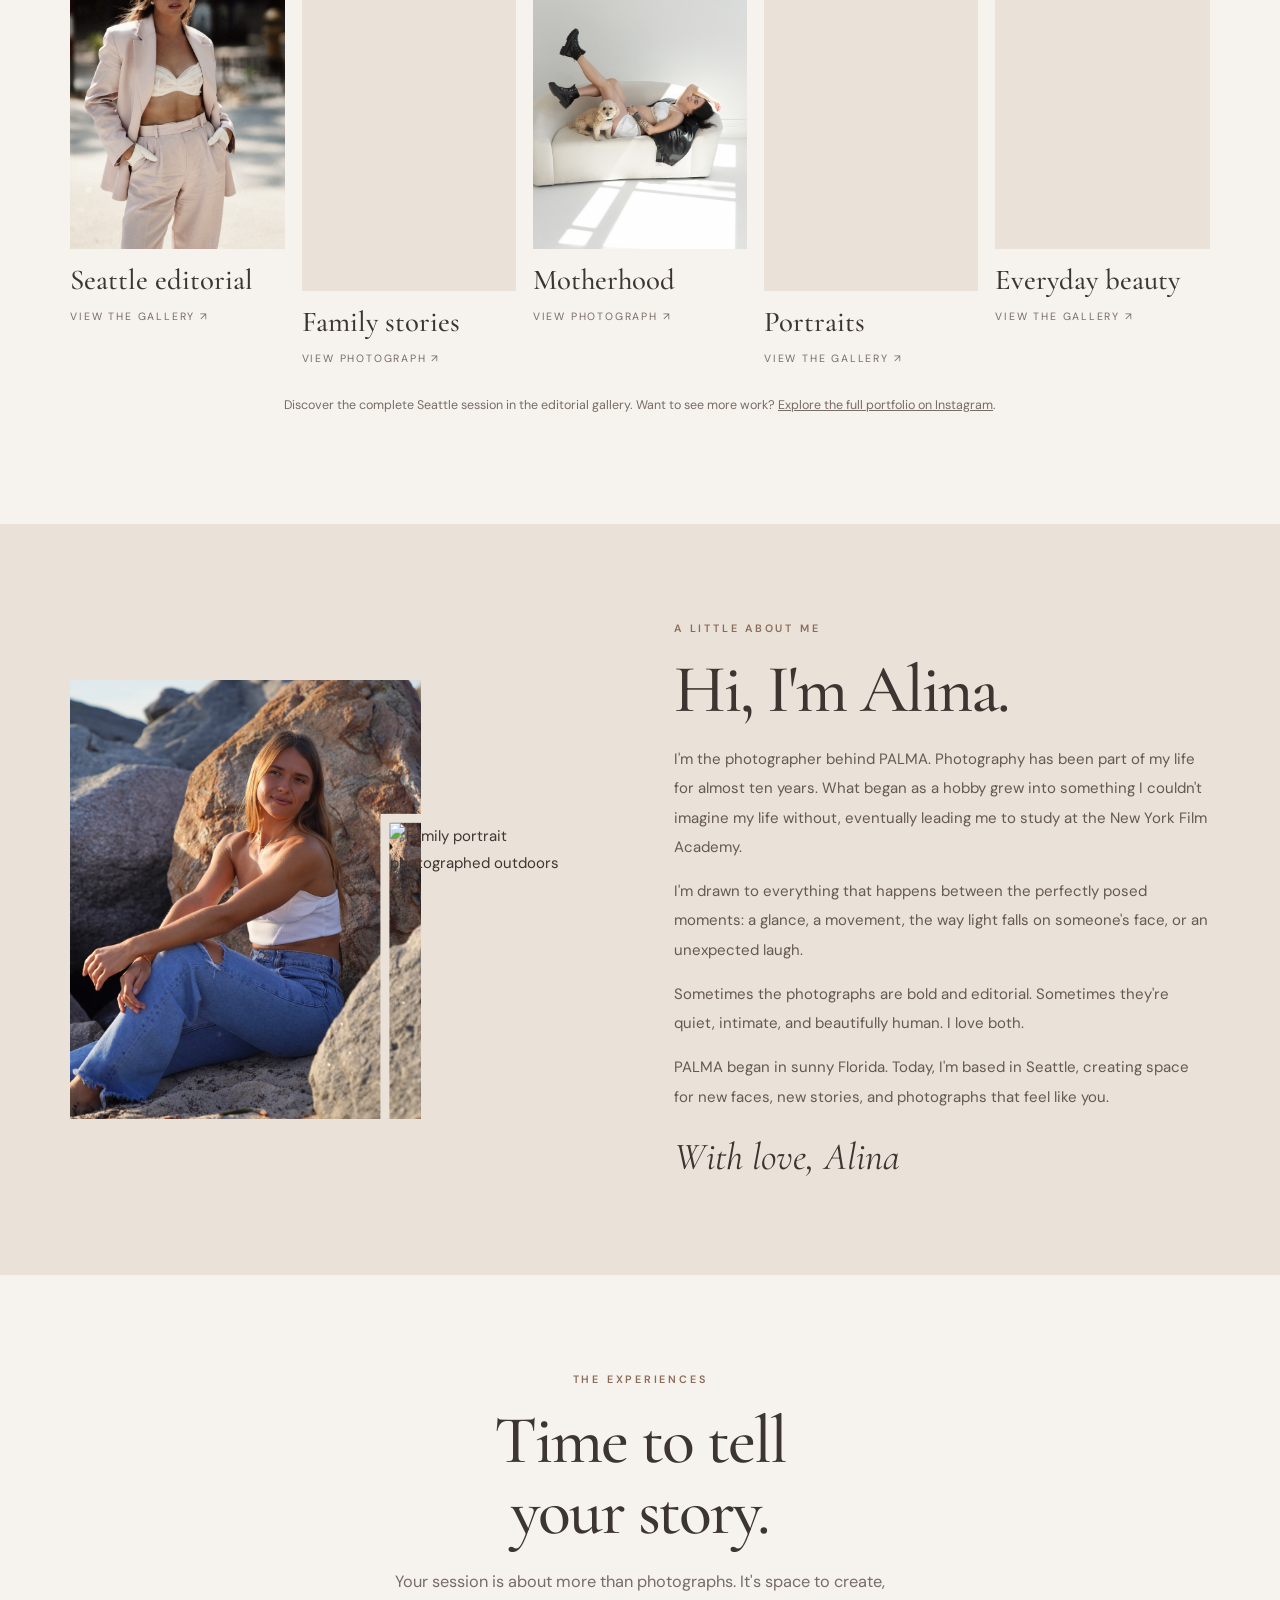
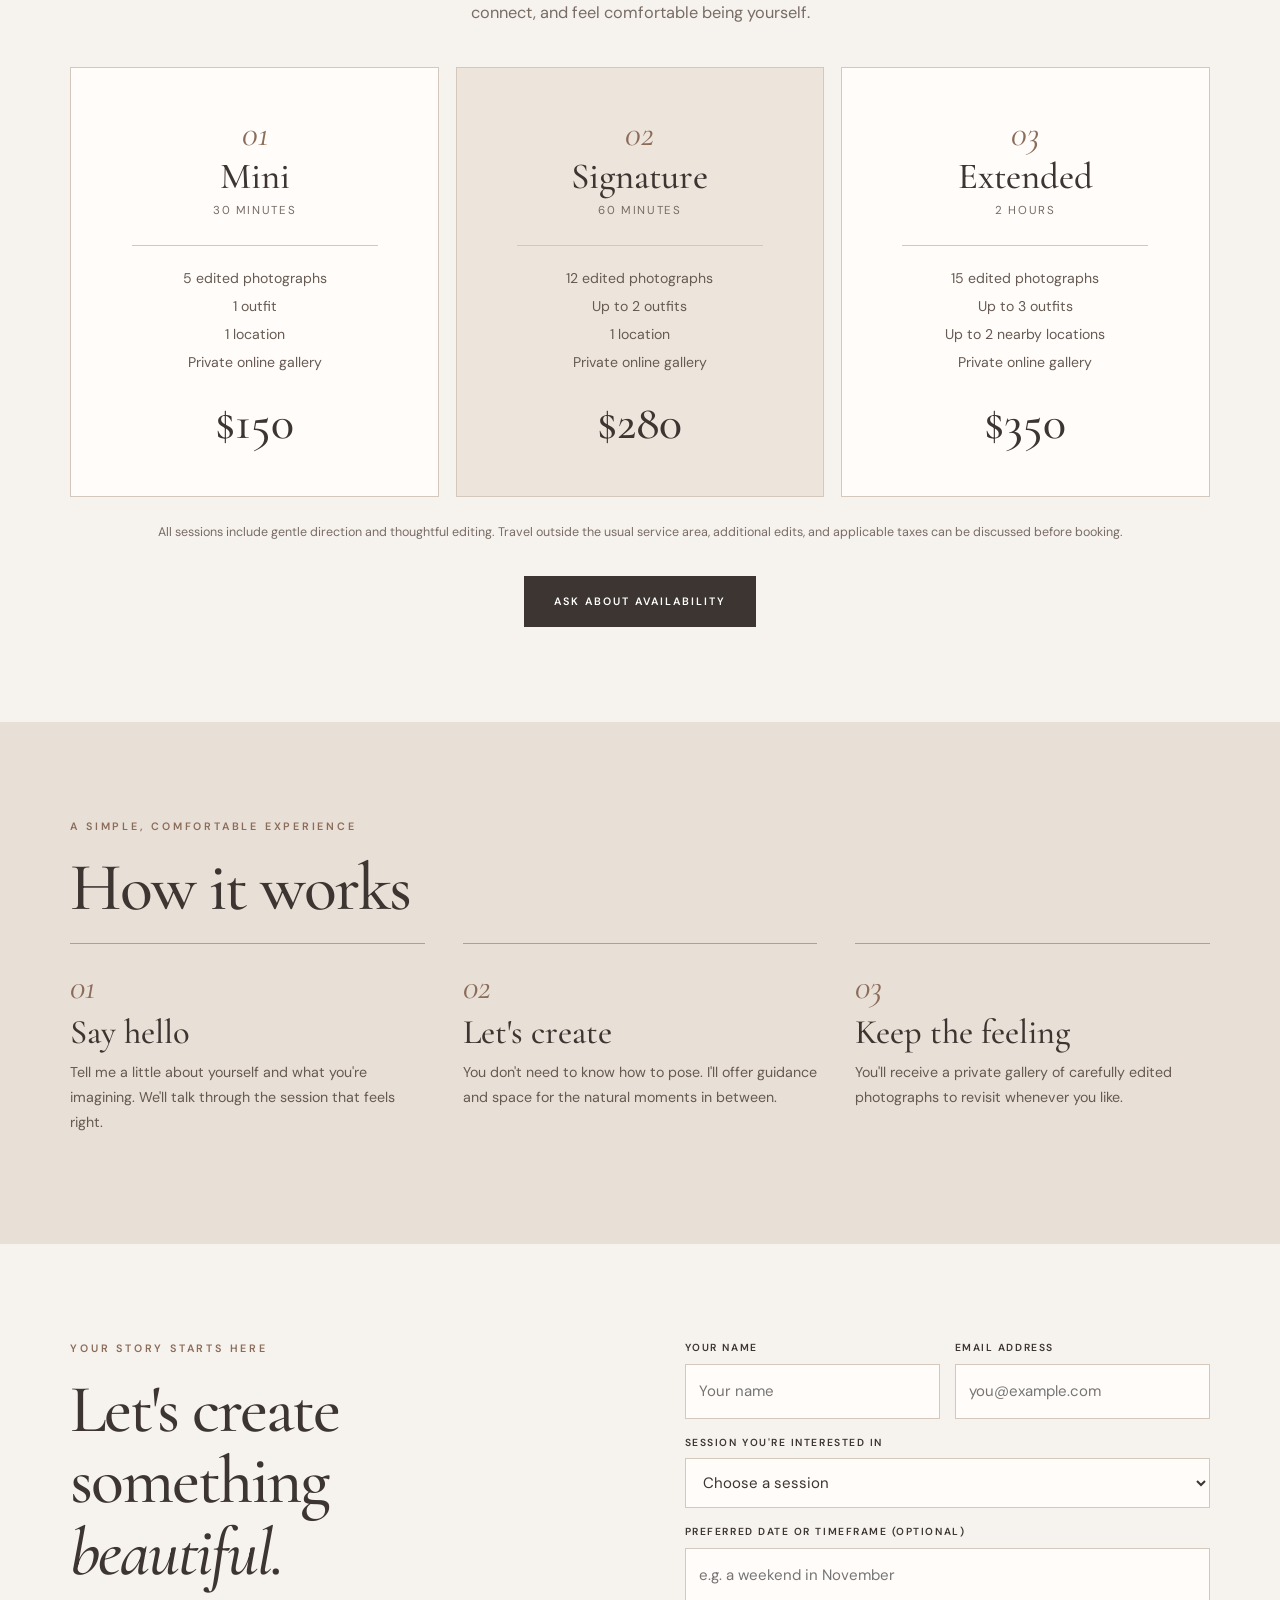
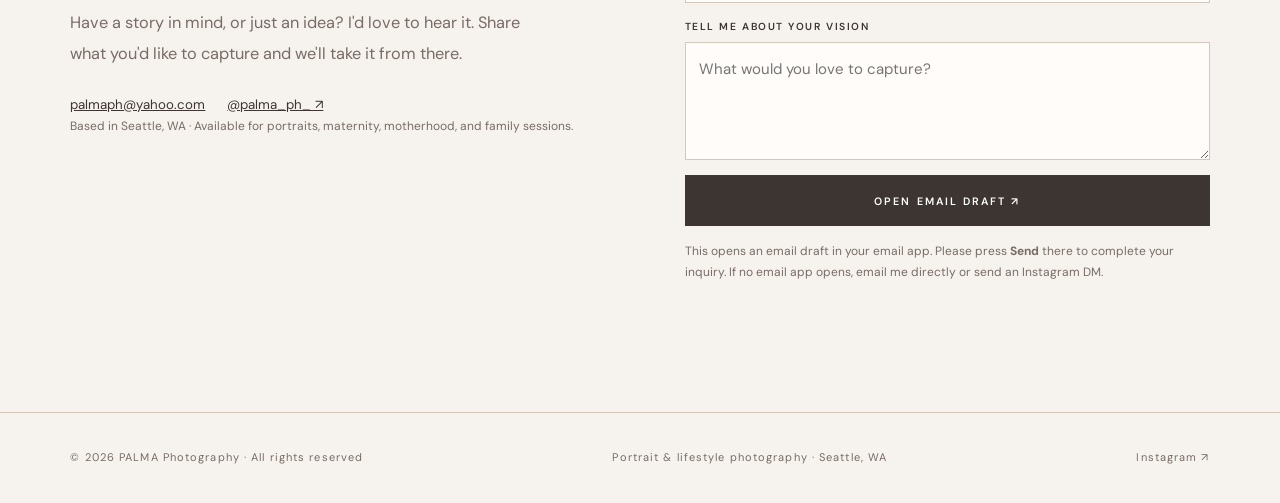
==== commit c72e3fae: "Change greeting from 'Hello World' to 'Goodbye World'" ====
--- a/index.html
+++ b/index.html
@@ -74,7 +74,7 @@
 <section class="section" id="portfolio"><div class="container">
 <div class="section-heading"><div><p class="eyebrow">A glimpse into the world of PALMA</p><h2>Selected stories</h2></div><p class="lead">A curated look at PALMA: portraiture, motherhood, family stories, and a new editorial session photographed in Seattle.</p></div>
 <div class="gallery">
-
+    
 <article class="photo-card"><a aria-label="Explore the complete Seattle editorial portrait gallery" href="seattle-editorial.html"><div class="photo-frame"><img alt="Sunlit editorial portrait in a pale pink suit on a Seattle street" class="photo" loading="lazy" src="assets/img/seattle-editorial/DSC01838-Edit.jpg"/></div><h3>Seattle editorial</h3><small>View the gallery ↗</small></a></article>
 <article class="photo-card"><a aria-label="View family beach portrait full size" href="DSC00891-Edit.jpg" rel="noopener" target="_blank"><div class="photo-frame"><img alt="Family walking on a sunlit beach" class="photo" loading="lazy" src="DSC00891-Edit.jpg"/></div><h3>Family stories</h3><small>View photograph ↗</small></a></article>
 <article class="photo-card"><a aria-label="View mother and baby portrait full size" href="DSC00817-Edit-2.jpg" rel="noopener" target="_blank"><div class="photo-frame"><img alt="Mother sharing a tender moment with a baby" class="photo" loading="lazy" src="DSC00817-Edit-2.jpg"/></div><h3>Motherhood</h3><small>View photograph ↗</small></a></article>
@@ -82,9 +82,7 @@
 <article class="photo-card"><a href="everyday-beauty.html" aria-label="Explore the Everyday Beauty gallery"><div class="photo-frame"><img class="photo" src="assets/img/everyday-beauty/DSC05213-Edit.jpg" alt="Everyday beauty photographed by PALMA" loading="lazy"></div><h3>Everyday beauty</h3><small>View the gallery ↗</small></a></article>
 </div><p class="package-note">Discover the complete Seattle session in the editorial gallery. Want to see more work? <a href="https://www.instagram.com/palma_ph_/" rel="noopener" target="_blank">Explore the full portfolio on Instagram</a>.</p>
 </div></section>
-
-</div><p class="package-note">Discover the complete Seattle session in the editorial gallery. Want to see more work? <a href="https://www.instagram.com/palma_ph_/" rel="noopener" target="_blank">Explore the full portfolio on Instagram</a>.</p>
-</div></section>
+    
 <section class="section about" id="about"><div class="container about-grid"><div class="about-photos"><img alt="Tender mother and child photograph" loading="lazy" src="about.jpg"/><img alt="Family portrait photographed outdoors" loading="lazy" src="DSC00891-Edit.jpg"/></div>
 <div class="copy"><p class="eyebrow">A little about me</p><h2>Hi, I'm Alina.</h2><p>I'm the photographer behind PALMA. Photography has been part of my life for almost ten years. What began as a hobby grew into something I couldn't imagine my life without, eventually leading me to study at the New York Film Academy.</p><p>I'm drawn to everything that happens between the perfectly posed moments: a glance, a movement, the way light falls on someone's face, or an unexpected laugh.</p><p>Sometimes the photographs are bold and editorial. Sometimes they're quiet, intimate, and beautifully human. I love both.</p><p>PALMA began in sunny Florida. Today, I'm based in Seattle, creating space for new faces, new stories, and photographs that feel like you.</p><div class="signature">With love, Alina</div></div>
 </div></section>
